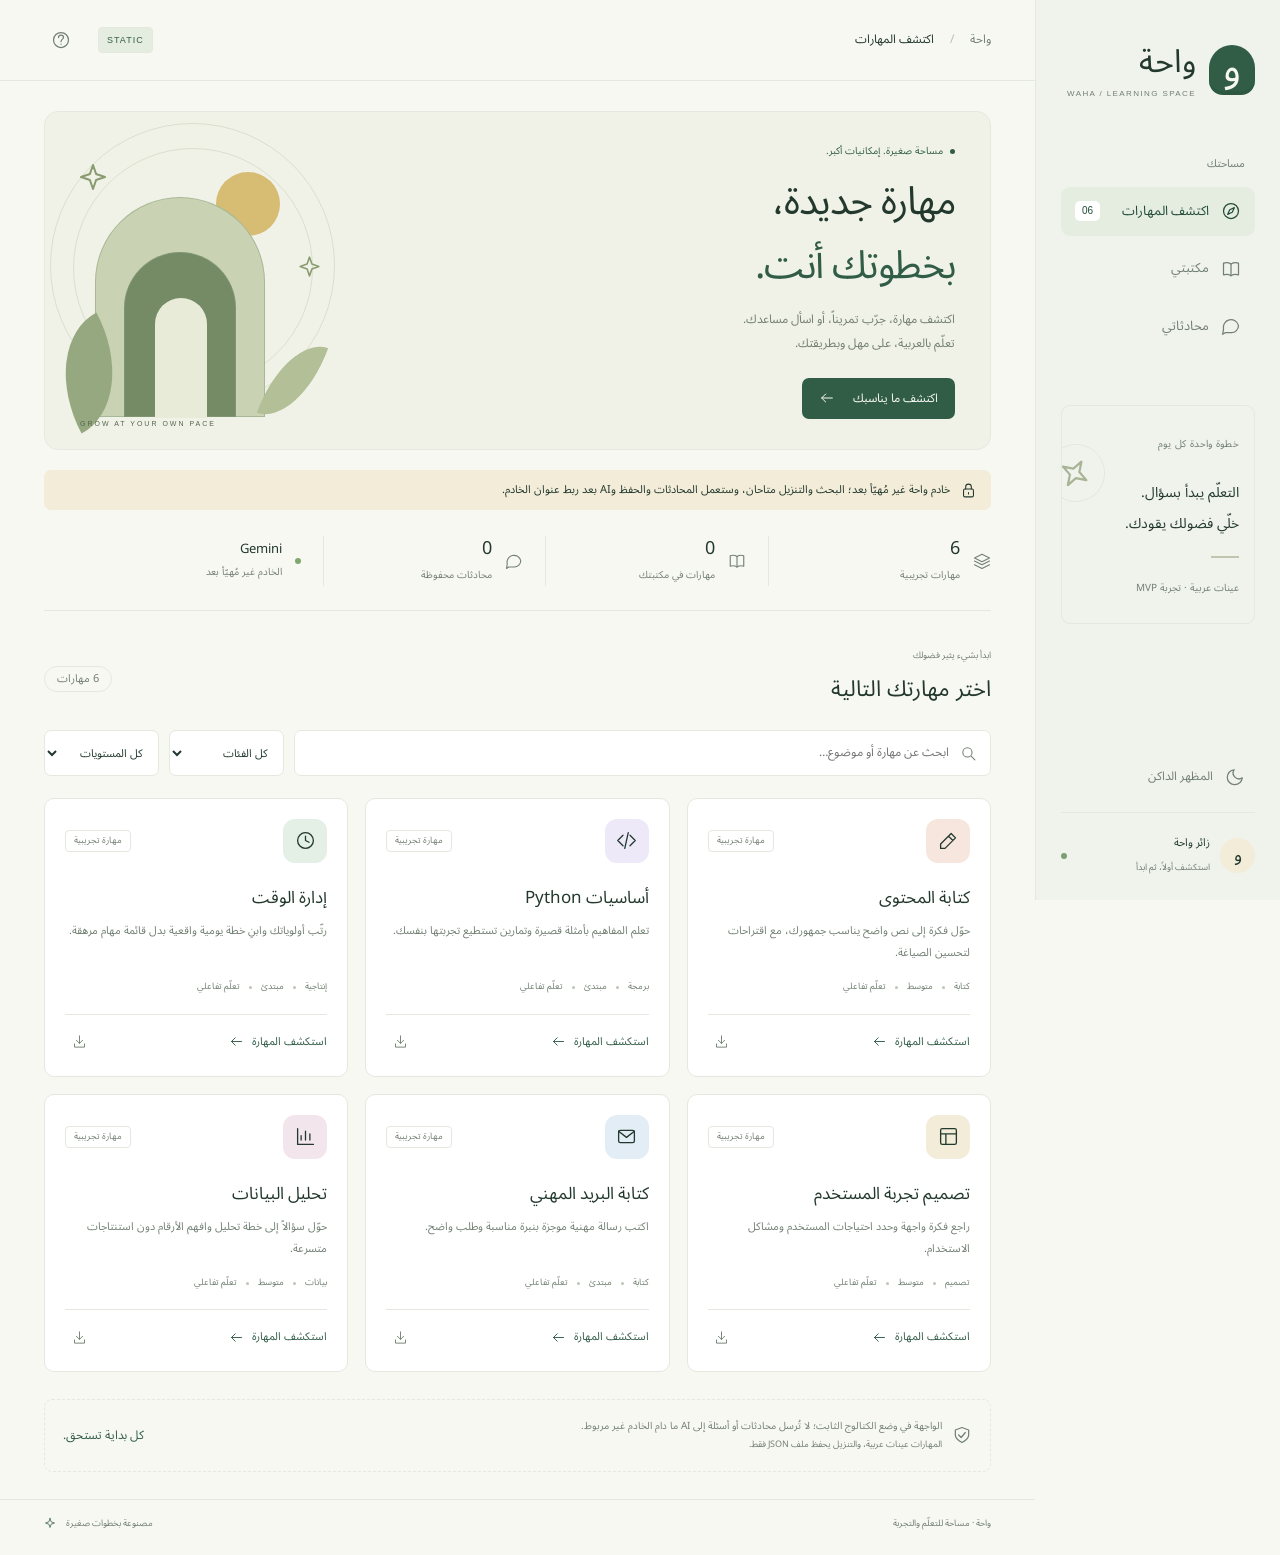
==== docs/index.html @ 8d8b83b8 "Prepare no-card Render deployment Co-authored-by: arena-agent <297053741+arena-agent@users.noreply.g" ====
<!doctype html>
<html lang="ar" dir="rtl">
<head>
  <meta charset="utf-8">
  <meta name="viewport" content="width=device-width,initial-scale=1">
  <meta name="color-scheme" content="light dark">
  <title>واحة · مكتبة المهارات</title>
  <link rel="stylesheet" href="./assets/styles.css">
  <script src="./assets/app.js" defer></script>
</head>
<body>
<div class="app-shell">
  <aside class="sidebar">
    <a class="brand" href="./" aria-label="واحة الرئيسية"><span class="brand-mark" aria-hidden="true">و</span><span>واحة<small>WAHA / LEARNING SPACE</small></span></a>
    <div class="side-label">مساحتك</div>
    <nav aria-label="التنقل الرئيسي">
      <button class="nav-item active" data-view="discover"><span data-icon="compass"></span>اكتشف المهارات<span class="nav-count">06</span></button>
      <button class="nav-item" data-view="library"><span data-icon="book"></span>مكتبتي</button>
      <button class="nav-item" data-view="chats"><span data-icon="message"></span>محادثاتي</button>
    </nav>
    <div class="side-note"><span class="tiny-label">خطوة واحدة كل يوم</span><div class="little-orbit" aria-hidden="true"><span data-icon="spark"></span></div><p>التعلّم يبدأ بسؤال.<br>خلّي فضولك يقودك.</p><span class="small-rule"></span><small>عينات عربية · تجربة MVP</small></div>
    <div class="sidebar-bottom">
      <button id="theme-toggle" class="theme-toggle"><span data-icon="moon"></span><span id="theme-label">المظهر الداكن</span></button>
      <div class="profile"><span class="avatar" id="user-avatar">و</span><div><strong id="user-name">زائر واحة</strong><small id="user-detail">استكشف أولاً، ثم ابدأ</small></div><span class="profile-dot"></span></div>
    </div>
  </aside>
  <main>
    <header class="topbar"><div class="breadcrumb">واحة <span>/</span> <strong id="breadcrumb-title">اكتشف المهارات</strong></div><div class="top-actions"><span class="version">STATIC</span><button id="help-button" class="icon-button" aria-label="كيفية استخدام واحة"><span data-icon="help"></span></button></div></header>
    <div class="main-inner">
      <section id="discovery-view">
        <div class="hero">
          <div class="hero-copy"><div class="eyebrow"><span></span>مساحة صغيرة. إمكانيات أكبر.</div><h1>مهارة جديدة،<br><em>بخطوتك أنت.</em></h1><p>اكتشف مهارة، جرّب تمريناً، أو اسأل مساعدك.<br>تعلّم بالعربية، على مهل وبطريقتك.</p><button id="explore-button" class="primary">اكتشف ما يناسبك<span data-icon="arrow"></span></button></div>
          <div class="hero-art" aria-hidden="true"><div class="orbit-ring ring-one"></div><div class="orbit-ring ring-two"></div><div class="sun"></div><div class="arch arch-back"></div><div class="arch arch-front"></div><div class="plant plant-a"></div><div class="plant plant-b"></div><span class="art-star star-a" data-icon="spark"></span><span class="art-star star-b" data-icon="spark"></span><div class="art-caption">GROW AT YOUR OWN PACE</div></div>
        </div>
        <div id="identity-banner" class="identity-banner hidden"><span data-icon="lock"></span><p>خادم واحة غير مُهيّأ بعد؛ البحث والتنزيل متاحان، وستعمل المحادثات والحفظ وAI بعد ربط عنوان الخادم.</p></div>
        <div class="stats-strip"><div><span data-icon="layers"></span><span><strong id="skill-count">6</strong><small>مهارات تجريبية</small></span></div><div><span data-icon="book"></span><span><strong id="installed-count">0</strong><small>مهارات في مكتبتك</small></span></div><div><span data-icon="message"></span><span><strong id="chat-count">0</strong><small>محادثات محفوظة</small></span></div><div class="ai-status"><span class="status-led"></span><span><strong>Gemini</strong><small>الخادم غير مُهيّأ بعد</small></span></div></div>
        <section id="catalog" class="catalog">
          <div class="section-heading"><div><div class="eyebrow small" id="catalog-kicker">ابدأ بشيء يثير فضولك</div><h2 id="catalog-title">اختر مهارتك التالية</h2></div><span class="count-label" id="results-count">6 مهارات</span></div>
          <div class="filters"><div class="search-field"><span data-icon="search"></span><input id="search" type="search" placeholder="ابحث عن مهارة أو موضوع…" aria-label="ابحث عن مهارة"></div><select id="category" aria-label="الفئة"><option value="">كل الفئات</option><option>كتابة</option><option>برمجة</option><option>إنتاجية</option><option>تصميم</option><option>بيانات</option></select><select id="difficulty" aria-label="المستوى"><option value="">كل المستويات</option><option>مبتدئ</option><option>متوسط</option></select></div>
          <div class="skill-grid" id="skill-grid" aria-live="polite"><div class="empty-state">جارٍ تحميل المهارات…</div></div>
        </section>
        <div class="bottom-note"><span data-icon="shield"></span><p>الواجهة في وضع الكتالوج الثابت حتى يتم ربطها بخادم واحة.<br><span>لا تُرسل محادثات أو أسئلة إلى AI قبل ضبط api_base؛ المهارات عينات عربية والتنزيل يحفظ ملف JSON فقط.</span></p><span class="handwritten">كل بداية تستحق.</span></div>
      </section>
      <section id="chats-view" class="hidden">
        <div class="section-heading chats-heading"><div><div class="eyebrow small">مساحة للعودة إلى أفكارك</div><h1>محادثاتي</h1><p>تُحفظ تلقائياً. اختر محادثة لتكمل من حيث توقفت.</p></div></div>
        <div class="chats-grid" id="chats-list"></div>
      </section>
      <section id="conversation-view" class="hidden">
        <div class="conversation-header"><button id="chat-back" class="secondary"><span data-icon="arrow"></span>رجوع</button><div><h2 id="conversation-title"></h2><p id="conversation-mode"></p></div><div class="chat-tools"><button id="export-chat" class="icon-button" aria-label="تحميل المحادثة JSON"><span data-icon="download"></span></button><button id="delete-chat" class="icon-button danger" aria-label="حذف المحادثة"><span data-icon="trash"></span></button></div></div>
        <div class="messages" id="messages" aria-live="polite"></div>
        <div id="chat-error" class="inline-error hidden" role="alert"></div>
        <form id="message-form" class="composer"><label class="sr-only" for="message-input">رسالتك</label><textarea id="message-input" placeholder="اكتب سؤالك… أو جرّب المثال المقترح" rows="2" maxlength="6000" required></textarea><div class="composer-bottom"><span><span class="status-led"></span>Gemini · حفظ تلقائي · 30 طلباً / ساعة</span><button id="send-message" class="primary" type="submit">إرسال<span data-icon="send"></span></button></div></form>
        <p class="ai-disclaimer">يُرسل نص هذه المحادثة إلى Gemini لإنشاء الرد. راجع الإجابات قبل الاعتماد عليها.</p>
      </section>
    </div>
    <footer><span>واحة · مساحة للتعلّم والتجربة</span><span>مصنوعة بخطوات صغيرة <span class="footer-star" data-icon="spark"></span></span></footer>
  </main>
</div>
<dialog id="skill-dialog"><div class="dialog-header"><span class="tiny-label">مساحتك للتعلّم</span><button class="icon-button close-dialog" aria-label="إغلاق"><span data-icon="close"></span></button></div><div id="skill-detail"></div><div class="dialog-actions"><button id="install-skill" class="secondary"><span data-icon="plus"></span>أضف لمكتبتي</button><button id="download-skill" class="secondary"><span data-icon="download"></span>تنزيل JSON</button></div><h3 class="mode-title">كيف تحب تبدأ؟</h3><div class="mode-options"><label><input type="radio" name="mode" value="guided" checked><span data-icon="book"></span><strong>شرح موجه</strong><small>فكرة، مثال، وخطوات</small></label><label><input type="radio" name="mode" value="exercise"><span data-icon="pen"></span><strong>تمرين</strong><small>جرّب بنفسك</small></label><label><input type="radio" name="mode" value="quiz"><span data-icon="spark"></span><strong>اختبار</strong><small>اختبر فهمك</small></label></div><div id="dialog-error" class="inline-error hidden" role="alert"></div><button id="start-session" class="primary full">ابدأ جلسة تعلّم<span data-icon="arrow"></span></button><p class="dialog-footnote">يُنشئ محادثة محفوظة ويضيف المهارة إلى مكتبتك. لا يبدأ طلب AI حتى ترسل رسالتك.</p></dialog>
<dialog id="help-dialog"><div class="dialog-header"><h2>أهلاً بك في واحة</h2><button class="icon-button close-dialog" aria-label="إغلاق"><span data-icon="close"></span></button></div><ol class="help-steps"><li><strong>اكتشف مهارة</strong><p>ابحث أو فلتر حسب الفئة والمستوى. المهارات الست عينات للتجربة.</p></li><li><strong>حمّل بيانات المهارة</strong><p>تنزيل JSON يعمل دون تسجيل. أزرار الحفظ والتعلّم تحتاج إلى ربط عنوان الخادم في ملف الإعداد.</p></li><li><strong>استخدم التطبيق الكامل</strong><p>ربط الواجهة بخادم واحة المستقل يتيح المحادثات الخاصة والحفظ وGemini؛ ملفات الواجهة وحدها لا تستضيف Python أو قاعدة بيانات.</p></li></ol><div class="help-notice">تطبيق مستقل عن صفحة مراجعة الوثيقة؛ لا يقرأ Google Docs ولا يعدّلها. لا يشغّل الكود أو يحمّل إضافات تنفيذية. تنزيل المهارة يعني تنزيل بياناتها وقالب توجيهها فقط.</div><button class="primary full close-dialog">جاهز، لنبدأ</button></dialog>
<div class="toast hidden" id="toast" role="status"></div>
</body>
</html>
---- docs/assets/styles.css ----
@font-face{font-family:Waha;src:url('./arabic.woff2') format('woff2');font-weight:100 900;font-display:swap;unicode-range:U+0600-06FF,U+0750-077F,U+08A0-08FF,U+200C-200E,U+FB50-FDFF,U+FE70-FEFF}
@font-face{font-family:Waha;src:url('./latin.woff2') format('woff2');font-weight:100 900;font-display:swap}
:root{--bg:#f8f8f3;--surface:#fff;--side:#f0f3ec;--ink:#23392e;--muted:#738074;--line:#e4e8df;--green:#315d47;--green-strong:#234c38;--green-soft:#e5ede1;--sand:#f2ecd9;--shadow:0 18px 60px #243b2b12;--peach:#f6e6dd;--lavender:#ede9f8;--mint:#e4efe5;--blue:#e3edf5;--rose:#f2e5eb;--hero:#f0f2e7;--composer:#fff}
[data-theme=dark]{--bg:#14221c;--surface:#1d2e25;--side:#18281f;--ink:#e5ece1;--muted:#a2b0a2;--line:#314336;--green:#9bc8a9;--green-strong:#bdd9bc;--green-soft:#2b4334;--sand:#46442c;--peach:#44392f;--lavender:#3a364b;--mint:#304735;--blue:#2c414c;--rose:#463540;--hero:#24362a;--composer:#22352a;--shadow:0 18px 60px #0003}
*{box-sizing:border-box}body{margin:0;font-family:Waha,Arial,sans-serif;background:var(--bg);color:var(--ink);line-height:1.8;font-size:14px}button,input,textarea,select{font:inherit}button,a,input,textarea,select{-webkit-tap-highlight-color:transparent}button{cursor:pointer}button:disabled{opacity:.5;cursor:not-allowed}button:focus-visible,a:focus-visible,input:focus-visible,select:focus-visible,textarea:focus-visible{outline:3px solid #b6c798;outline-offset:3px}a{color:inherit;text-decoration:none}.hidden{display:none!important}.sr-only{position:absolute;width:1px;height:1px;padding:0;margin:-1px;overflow:hidden;clip:rect(0,0,0,0);white-space:nowrap;border:0}.icon{width:20px;height:20px;display:block;flex-shrink:0}h1,h2,h3,p{margin:0}h1,h2,h3{font-weight:600}button{border:0;background:transparent;color:inherit}.app-shell{display:grid;grid-template-columns:245px minmax(0,1fr);min-height:100vh}.sidebar{background:var(--side);border-inline-end:1px solid var(--line);padding:38px 25px 22px;position:sticky;top:0;height:100vh;display:flex;flex-direction:column}.brand{display:flex;align-items:center;gap:13px;font-size:32px;font-weight:600;line-height:1.5}.brand small{display:block;font-family:Arial,sans-serif;font-size:8px;letter-spacing:1.4px;color:var(--muted);font-weight:400;line-height:2}.brand-mark{width:46px;height:50px;border-radius:23px 23px 14px 14px;background:var(--green);color:var(--bg);text-align:center;font-size:40px;line-height:1.2;box-shadow:inset 0 -4px #0001}.side-label{color:var(--muted);font-size:11px;margin:52px 10px 13px}.nav-item{display:flex;gap:12px;align-items:center;width:100%;text-align:start;padding:13px 14px;border-radius:9px;font-size:13px;margin-bottom:8px;color:var(--muted)}.nav-item.active{background:var(--green-soft);color:var(--green-strong);font-weight:600}.nav-item:hover{background:var(--green-soft)}.nav-count{font-family:Arial,sans-serif;margin-inline-start:auto;font-size:10px;background:var(--surface);padding:0 7px;border-radius:5px;font-weight:500;line-height:20px}.side-note{padding:24px 15px;border:1px solid var(--line);border-radius:9px;margin-top:46px;position:relative;overflow:hidden}.tiny-label{font-size:10px;color:var(--muted);letter-spacing:.3px}.side-note p{font-size:14px;margin-top:23px;line-height:2.2}.little-orbit{height:58px;width:58px;position:absolute;border:1px solid var(--line);border-radius:50%;top:38px;left:-15px;transform:rotate(30deg);font-size:45px;line-height:50px;color:#a8b495}.small-rule{display:block;width:28px;height:2px;background:#bdc6af;margin:16px 0}.side-note small{color:var(--muted);font-size:10px}.sidebar-bottom{margin-top:auto;padding-top:30px}.theme-toggle{display:flex;gap:12px;align-items:center;width:100%;font-size:12px;color:var(--muted);padding:10px}.profile{display:flex;gap:10px;align-items:center;border-top:1px solid var(--line);padding-top:20px;margin-top:14px}.avatar{width:35px;height:35px;display:grid;place-items:center;background:var(--sand);border-radius:50%;font-size:18px}.profile strong{display:block;font-size:11px;font-weight:500;max-width:130px;overflow:hidden;white-space:nowrap;text-overflow:ellipsis}.profile small{font-size:9px;color:var(--muted)}.profile-dot{width:6px;height:6px;background:#7e9f72;border-radius:50%;margin-inline-start:auto}
main{min-width:0}.topbar{height:81px;border-bottom:1px solid var(--line);display:flex;justify-content:space-between;align-items:center;padding:0 44px}.breadcrumb{font-size:12px;color:var(--muted)}.breadcrumb strong{color:var(--ink);font-weight:400}.breadcrumb span{padding:0 13px;color:#b7bfaf}.top-actions{display:flex;gap:20px;align-items:center}.version{font-family:Arial,sans-serif;font-size:9px;letter-spacing:1px;background:var(--green-soft);color:var(--green);border:1px solid var(--line);border-radius:4px;padding:4px 8px}.icon-button{height:34px;width:34px;display:inline-grid;place-items:center;border-radius:8px;color:var(--muted);flex-shrink:0}.icon-button:hover{background:var(--green-soft);color:var(--ink)}.main-inner{padding:30px 44px 0;max-width:1400px;margin:auto}.hero{display:grid;grid-template-columns:1.2fr 1fr;background:var(--hero);border:1px solid var(--line);border-radius:14px;min-height:295px;overflow:hidden;position:relative}.hero-copy{padding:30px 35px;z-index:1}.eyebrow{font-size:10px;color:var(--green);display:flex;align-items:center;gap:7px}.eyebrow span{width:5px;height:5px;border-radius:50%;background:var(--green)}.hero h1{font-size:39px;line-height:1.65;letter-spacing:-1px;margin:10px 0 9px}.hero h1 em{font-style:normal;color:var(--green)}.hero p{font-size:12px;color:var(--muted);line-height:2}.primary{background:var(--green);color:var(--bg);border:1px solid transparent;border-radius:7px;padding:9px 16px;display:inline-flex;gap:18px;align-items:center;justify-content:center;font-size:12px;transition:background .2s}.primary:hover{background:var(--green-strong)}.hero .primary{margin-top:22px}.primary .icon{width:16px;height:16px}.secondary{border:1px solid var(--line);padding:8px 14px;border-radius:7px;display:inline-flex;gap:8px;align-items:center;font-size:12px;background:var(--surface)}.secondary:hover{border-color:var(--green)}.secondary .icon{width:16px;height:16px}.full{width:100%}.hero-art{position:relative;min-height:320px;overflow:hidden;direction:ltr}.orbit-ring{border:1px solid #c6cdb788;position:absolute;border-radius:50%;height:240px;width:240px;top:36px;left:28px}.ring-two{height:285px;width:285px;top:11px;left:5px}.sun{position:absolute;background:#d7bc73;width:64px;height:64px;border-radius:50%;top:60px;left:171px}.arch{position:absolute;border-radius:95px 95px 0 0;border:1px solid #8b9f8088}.arch-back{height:220px;width:170px;top:85px;left:50px;background:#c9d2b3}.arch-front{height:165px;width:112px;top:140px;left:79px;background:#748b66}.arch-front:after{content:"";position:absolute;top:45px;left:30px;width:52px;height:120px;border-radius:40px 40px 0 0;background:#e9ebd9}.plant{position:absolute;bottom:26px;border-radius:100% 0 100% 0;background:#95a880;width:70px;height:100px;transform:rotate(-28deg)}.plant-a{left:9px}.plant-b{left:225px;height:85px;width:45px;transform:rotate(20deg);background:#b2bf97}.art-star{position:absolute;color:#8a9b70}.star-a{left:32px;top:49px;font-size:37px}.star-b{left:252px;top:142px;font-size:30px}.art-caption{font-family:Arial,sans-serif;font-size:7px;letter-spacing:2px;position:absolute;bottom:19px;left:35px;color:#55664d}
.stats-strip{display:grid;grid-template-columns:1fr 1fr 1fr 1.25fr;margin:26px 0 37px;border-bottom:1px solid var(--line);padding-bottom:24px}.stats-strip>div{display:flex;align-items:center;gap:13px;padding:0 22px;border-inline-end:1px solid var(--line)}.stats-strip>div:first-child{padding-inline-start:0}.stats-strip>div:last-child{border:0}.stats-strip .icon{color:var(--muted);width:18px;height:18px}.stats-strip strong{font-family:Waha,Arial,sans-serif;display:block;font-size:18px;font-weight:500;line-height:1.4}.stats-strip small{font-size:10px;color:var(--muted)}.ai-status strong{font-size:13px}.status-led{height:6px;width:6px;border-radius:50%;background:#82a76e;display:inline-block;flex-shrink:0}.section-heading{display:flex;justify-content:space-between;align-items:center;gap:15px;margin-bottom:21px}.eyebrow.small{font-size:9px;color:var(--muted);margin-bottom:5px}.section-heading h2{font-size:22px}.count-label{font-size:11px;color:var(--muted);border:1px solid var(--line);border-radius:20px;padding:2px 12px}.filters{display:flex;gap:10px;margin-bottom:22px}.search-field{position:relative;display:flex;align-items:center;flex:1;background:var(--surface);border:1px solid var(--line);border-radius:7px;gap:11px;padding:0 13px}.search-field .icon{color:var(--muted);width:17px;height:17px}.search-field input{background:transparent;border:0;outline:none;padding:11px 0;font-size:12px;color:var(--ink);width:100%;min-width:0}.filters select{max-width:150px;min-width:115px;padding:8px 11px;background:var(--surface);color:var(--ink);border:1px solid var(--line);border-radius:7px;font-size:11px}.skill-grid{display:grid;grid-template-columns:repeat(3,minmax(0,1fr));gap:17px}.skill-card{display:flex;flex-direction:column;background:var(--surface);border:1px solid var(--line);border-radius:10px;padding:20px;transition:box-shadow .2s,transform .2s}.skill-card:hover{box-shadow:var(--shadow);transform:translateY(-3px)}.card-top{display:flex;align-items:center;justify-content:space-between;margin-bottom:20px}.skill-icon{width:44px;height:44px;border-radius:12px;display:grid;place-items:center;color:var(--ink)}.skill-icon .icon{width:21px;height:21px}.peach{background:var(--peach)}.lavender{background:var(--lavender)}.mint{background:var(--mint)}.sand{background:var(--sand)}.blue{background:var(--blue)}.rose{background:var(--rose)}.badge{font-size:9px;padding:2px 8px;border:1px solid var(--line);border-radius:4px;color:var(--muted)}.installed-tag{color:var(--green);border-color:#a5b99c;background:var(--green-soft)}.skill-card h3{font-size:17px;margin-bottom:7px}.skill-card p{font-size:11px;color:var(--muted);line-height:2;flex:1}.skill-meta{display:flex;gap:7px;align-items:center;margin:15px 0 18px;font-size:9px;color:var(--muted)}.skill-meta .dot{height:3px;width:3px;background:#bdc5b6;border-radius:50%;margin:0 2px}.card-footer{display:flex;justify-content:space-between;align-items:center;border-top:1px solid var(--line);padding-top:13px}.card-action{font-size:11px;display:flex;gap:8px;align-items:center;color:var(--green);padding:0}.card-action .icon{height:15px;width:15px}.card-footer .icon-button{height:28px;width:28px}.card-footer .icon-button .icon{height:15px;width:15px}.bottom-note{display:flex;align-items:center;gap:10px;border:1px dashed var(--line);border-radius:8px;padding:17px 18px;margin:27px 0;color:var(--muted);font-size:10px}.bottom-note>.icon{width:18px;height:18px}.bottom-note p{flex:1}.bottom-note p span{font-size:9px}.handwritten{color:var(--green);font-size:12px;white-space:nowrap}footer{display:flex;justify-content:space-between;font-size:9px;color:var(--muted);padding:16px 44px 23px;border-top:1px solid var(--line);margin-top:23px}.footer-star{color:var(--green);font-size:13px;padding-inline-start:8px}.identity-banner{display:flex;align-items:center;gap:10px;padding:10px 14px;margin:20px 0;background:var(--sand);border-radius:7px;font-size:11px}.identity-banner .icon{width:17px;height:17px}.empty-state{padding:50px 20px;text-align:center;color:var(--muted);border:1px dashed var(--line);border-radius:9px;grid-column:1/-1}.empty-state h3{color:var(--ink);margin:10px 0;font-size:18px}.empty-state p{font-size:12px}.empty-state .secondary{margin-top:16px}.chats-heading{margin:16px 0 35px}.chats-heading h1{font-size:30px}.chats-heading p{color:var(--muted);font-size:12px}.chats-grid{display:grid;gap:13px}.chat-card{display:flex;align-items:center;gap:16px;background:var(--surface);border:1px solid var(--line);border-radius:10px;padding:18px;text-align:start;width:100%}.chat-card .chat-details{flex:1;min-width:0}.chat-card h3{font-size:14px;white-space:nowrap;overflow:hidden;text-overflow:ellipsis}.chat-card p{color:var(--muted);font-size:11px}.chat-card time{font-size:10px;color:var(--muted);flex-shrink:0}.chat-card:hover{border-color:var(--green)}
dialog{color:var(--ink);background:var(--surface);border:1px solid var(--line);padding:25px;border-radius:13px;max-width:500px;width:calc(100% - 32px);max-height:90vh;box-shadow:var(--shadow)}dialog::backdrop{background:#0b271d66;backdrop-filter:blur(3px)}.dialog-header{display:flex;justify-content:space-between;align-items:center;margin-bottom:14px}.dialog-header h2{font-size:21px}.dialog-skill-title{display:flex;align-items:center;gap:16px;margin:8px 0 14px}.dialog-skill-title h2{font-size:23px}.dialog-description{font-size:13px;color:var(--muted);line-height:2.1}.dialog-tags{display:flex;gap:6px;margin-top:13px}.dialog-tags span{font-size:10px;border:1px solid var(--line);border-radius:4px;padding:1px 9px;color:var(--muted)}.dialog-actions{display:flex;gap:9px;margin:21px 0}.dialog-actions .secondary{flex:1;justify-content:center}.mode-title{font-size:13px;margin:16px 0 11px}.mode-options{display:grid;grid-template-columns:repeat(3,1fr);gap:8px;margin-bottom:22px}.mode-options label{position:relative;cursor:pointer;border:1px solid var(--line);border-radius:8px;padding:12px 5px;text-align:center;display:flex;align-items:center;flex-direction:column;gap:6px}.mode-options label:has(input:checked){border-color:var(--green);background:var(--green-soft)}.mode-options input{position:absolute;opacity:0;pointer-events:none}.mode-options label:has(input:focus-visible){outline:2px solid var(--green)}.mode-options .icon{width:18px;height:18px}.mode-options strong{font-size:11px;font-weight:500}.mode-options small{font-size:9px;color:var(--muted)}.dialog-footnote{font-size:9px;color:var(--muted);text-align:center;margin:12px 0 0}.help-steps{padding-inline-start:25px;margin:20px 0}.help-steps li{padding-inline-start:7px;margin-bottom:19px}.help-steps strong{font-size:14px}.help-steps p{font-size:12px;color:var(--muted);margin-top:5px}.help-notice{background:var(--green-soft);border-radius:7px;font-size:11px;padding:14px;margin:20px 0}.toast{position:fixed;bottom:24px;left:50%;transform:translateX(-50%);padding:11px 24px;border:1px solid var(--line);background:var(--green-strong);color:var(--bg);border-radius:8px;box-shadow:var(--shadow);z-index:10;font-size:12px;width:max-content;max-width:90vw}
.conversation-header{display:flex;align-items:center;gap:15px;border-bottom:1px solid var(--line);padding:10px 0 19px}.conversation-header h2{font-size:17px;max-width:450px;overflow:hidden;text-overflow:ellipsis;white-space:nowrap}.conversation-header p{font-size:10px;color:var(--muted)}.chat-tools{display:flex;margin-inline-start:auto;gap:5px}.danger{color:#b17063}.messages{min-height:250px;max-height:57vh;overflow:auto;padding:28px 4px;display:flex;flex-direction:column;gap:24px}.message{max-width:90%;line-height:2;display:flex;gap:13px;align-items:start}.message.user{align-self:flex-start}.message.assistant{align-self:flex-end;max-width:95%}.message-avatar{background:var(--green-soft);border-radius:8px;height:30px;width:30px;display:grid;place-items:center;flex-shrink:0;font-size:15px}.message-content{background:var(--surface);border:1px solid var(--line);border-radius:11px;padding:15px 19px;min-width:0;white-space:pre-wrap;overflow-wrap:anywhere;font-size:13px;unicode-bidi:plaintext}.user .message-content{background:var(--green-soft);border-color:transparent}.message-label{font-size:9px;color:var(--muted);margin-bottom:5px;display:block}.chat-welcome{text-align:center;padding:25px;align-self:center}.chat-welcome h3{margin:14px 0 6px;font-size:21px}.chat-welcome p{color:var(--muted);font-size:12px}.starter-prompt{max-width:500px;text-align:start;display:block;background:var(--surface);border:1px solid var(--line);padding:13px 18px;margin:20px auto 0;border-radius:8px;font-size:12px;line-height:2;color:var(--green)}.starter-prompt:hover{border-color:var(--green)}.composer{border:1px solid var(--line);background:var(--composer);padding:15px;border-radius:11px}.composer textarea{width:100%;border:0;background:transparent;color:var(--ink);resize:vertical;min-height:65px;font-size:13px;line-height:2;outline:none}.composer-bottom{display:flex;justify-content:space-between;align-items:center;gap:15px;margin-top:10px}.composer-bottom>span{font-size:9px;color:var(--muted)}.composer-bottom .status-led{margin-inline-end:4px}.composer .icon{width:15px;height:15px}.ai-disclaimer{font-size:9px;color:var(--muted);text-align:center;margin:10px 0}.inline-error{background:#f5e3de;color:#814d45;padding:10px 14px;border-radius:7px;font-size:12px;margin:12px 0}.thinking{color:var(--muted);font-size:12px;animation:pulse 1.4s infinite}.library .hero{display:none}.library .stats-strip{margin-top:8px}.library .identity-banner{margin-top:0}@keyframes pulse{50%{opacity:.4}}html{scroll-behavior:smooth}#catalog{scroll-margin-top:20px}
@media(min-width:1500px){.hero-art{width:340px;justify-self:center}.hero h1{font-size:44px}}
@media(max-width:1150px){.app-shell{grid-template-columns:215px minmax(0,1fr)}.sidebar{padding:30px 18px}.main-inner{padding:25px 25px 0}.topbar{padding:0 25px}.hero-copy{padding:28px 25px}.hero h1{font-size:32px}.hero-art{transform:scale(.85);transform-origin:center;min-width:280px;margin-left:-35px;margin-right:-20px}.stats-strip>div{padding:0 13px}.stats-strip small{font-size:9px}.skill-grid{gap:12px}.skill-card{padding:16px}.skill-card h3{font-size:15px}footer{padding-inline:25px}}
@media(max-width:900px){.app-shell{grid-template-columns:180px minmax(0,1fr)}.sidebar{padding:27px 13px}.brand{font-size:27px;gap:10px}.brand small{font-size:6px}.nav-item{font-size:11px;padding:11px 10px;gap:8px}.side-note{padding:20px 12px}.side-note p{font-size:12px}.skill-grid{grid-template-columns:repeat(2,minmax(0,1fr))}.hero{grid-template-columns:1.4fr 1fr}.hero h1{font-size:29px}.hero-art{transform:scale(.7);min-width:280px;margin-left:-80px;margin-right:-40px}.hero-copy{padding:27px 22px}.stats-strip{grid-template-columns:repeat(3,1fr)}.stats-strip .ai-status{display:none}.stats-strip>div:nth-child(3){border:0}.filters select{min-width:88px;max-width:120px}.handwritten{display:none}.profile strong{max-width:90px}.hero p{font-size:11px}}
@media(max-width:640px){.app-shell{display:block}.sidebar{height:auto;position:static;padding:15px 18px;border-inline-end:0;border-bottom:1px solid var(--line);display:block}.brand{font-size:25px;display:inline-flex}.brand-mark{width:32px;height:36px;font-size:29px;border-radius:18px 18px 10px 10px}.brand small{font-size:6px}.side-label,.side-note,.profile{display:none}.sidebar nav{display:flex;gap:8px;margin:17px 0 0}.nav-item{width:auto;flex:1;font-size:11px;justify-content:center;padding:9px 6px;margin:0;gap:6px;white-space:nowrap}.nav-item .icon{width:15px;height:15px}.nav-count{display:none}.sidebar-bottom{position:absolute;top:16px;left:18px;margin:0;padding:0}.theme-toggle{padding:5px;font-size:0}.theme-toggle .icon{height:19px;width:19px}.topbar{height:51px;padding:0 19px}.breadcrumb{font-size:10px}.version{font-size:8px}.top-actions{gap:9px}.main-inner{padding:18px 18px 0}.hero{min-height:270px;grid-template-columns:1.55fr 1fr;border-radius:11px}.hero-copy{padding:22px 19px;max-width:230px}.hero h1{font-size:27px;line-height:1.6;letter-spacing:-.8px}.hero p{font-size:10px}.hero .primary{margin-top:18px;font-size:10px;padding:9px 11px;gap:10px}.hero-art{transform:scale(.55);transform-origin:center;min-height:270px;min-width:280px;margin-right:-115px;margin-left:-80px;pointer-events:none}.eyebrow{font-size:8px;gap:4px}.stats-strip{margin:21px 0 27px;padding-bottom:17px}.stats-strip>div{gap:7px;padding:0 9px}.stats-strip strong{font-size:17px}.stats-strip .icon{height:15px;width:15px}.stats-strip small{font-size:8px}.section-heading{margin-bottom:15px}.section-heading h2{font-size:19px}.count-label{font-size:9px;padding:1px 9px}.filters{flex-wrap:wrap;gap:8px;margin-bottom:15px}.search-field{flex-basis:100%}.search-field input{font-size:12px;padding:9px 0}.filters select{flex:1;max-width:none;padding:7px 11px;font-size:11px}.skill-grid{gap:11px}.skill-card{padding:15px 12px}.skill-icon{width:36px;height:36px;border-radius:9px}.card-top{margin-bottom:15px}.skill-card h3{font-size:14px}.skill-card p{font-size:10px;line-height:1.9}.badge{font-size:8px;padding:1px 5px}.skill-meta{font-size:8px;margin:12px 0}.card-footer{padding-top:10px}.card-action{font-size:10px;gap:5px}.bottom-note{font-size:9px;padding:12px;margin:23px 0}.bottom-note p span{font-size:8px}footer{font-size:8px;padding:14px 18px}.chat-card{padding:13px;gap:10px;flex-wrap:wrap}.chat-card time{font-size:9px}.chat-card h3{font-size:12px}.conversation-header{gap:8px;flex-wrap:wrap}.conversation-header h2{max-width:180px;font-size:13px}.conversation-header .secondary{font-size:10px;padding:6px 9px}.chat-tools{gap:0}.chat-tools .icon-button{height:29px;width:29px}.messages{max-height:51vh;padding:23px 0}.message{max-width:97%;gap:8px}.message-content{padding:11px 13px;font-size:12px}.message-avatar{height:25px;width:25px;font-size:13px}.composer{padding:12px}.composer-bottom>span{font-size:8px;max-width:150px}.composer-bottom .primary{font-size:11px;padding:8px 12px}.chat-welcome{padding:15px}.chat-welcome h3{font-size:18px}.chat-welcome p{font-size:11px}.starter-prompt{font-size:11px;padding:10px}.identity-banner{font-size:10px}.dialog-header{margin-bottom:10px}dialog{padding:20px}.dialog-skill-title h2{font-size:20px}.dialog-actions .secondary{font-size:10px;padding:8px 9px}.mode-options small{font-size:8px}}
@media(prefers-reduced-motion:reduce){html{scroll-behavior:auto}*{animation:none!important;transition:none!important}}
.art-star .icon{width:32px;height:32px}.star-b .icon{width:25px;height:25px}.little-orbit .icon{width:36px;height:36px;margin:11px}.footer-star{display:inline-block;vertical-align:middle}.footer-star .icon{width:12px;height:12px}
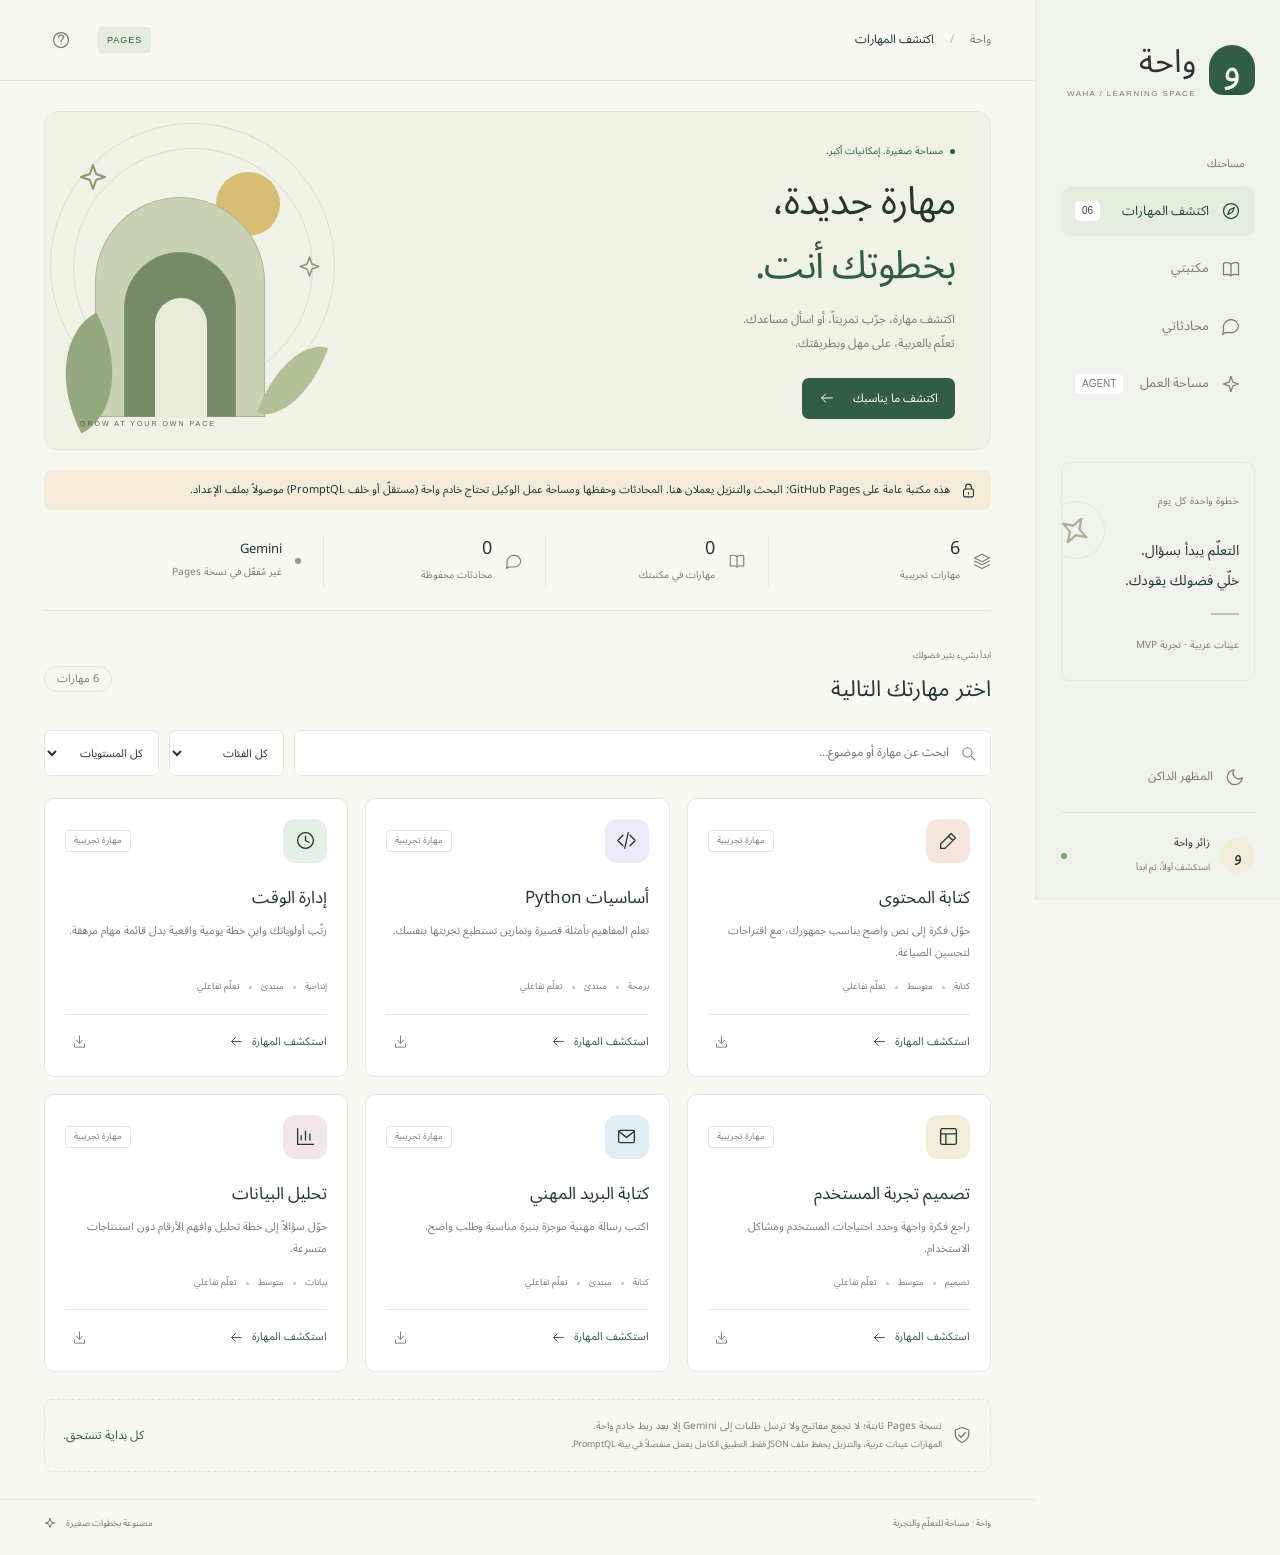
==== commit baddf105: "Add Agent Runtime: plan/act/observe loop, tools, approvals, canvas, memory يحوّل backend من ردٍّ واح" ====
--- a/docs/index.html
+++ b/docs/index.html
@@ -4,7 +4,7 @@
   <meta charset="utf-8">
   <meta name="viewport" content="width=device-width,initial-scale=1">
   <meta name="color-scheme" content="light dark">
-  <title>واحة · مكتبة المهارات</title>
+  <title>واحة · مكتبة المهارات على GitHub Pages</title>
   <link rel="stylesheet" href="./assets/styles.css">
   <script src="./assets/app.js" defer></script>
 </head>
@@ -17,6 +17,7 @@
       <button class="nav-item active" data-view="discover"><span data-icon="compass"></span>اكتشف المهارات<span class="nav-count">06</span></button>
       <button class="nav-item" data-view="library"><span data-icon="book"></span>مكتبتي</button>
       <button class="nav-item" data-view="chats"><span data-icon="message"></span>محادثاتي</button>
+      <button class="nav-item" data-view="workspace"><span data-icon="spark"></span>مساحة العمل<span class="nav-count">AGENT</span></button>
     </nav>
     <div class="side-note"><span class="tiny-label">خطوة واحدة كل يوم</span><div class="little-orbit" aria-hidden="true"><span data-icon="spark"></span></div><p>التعلّم يبدأ بسؤال.<br>خلّي فضولك يقودك.</p><span class="small-rule"></span><small>عينات عربية · تجربة MVP</small></div>
     <div class="sidebar-bottom">
@@ -25,25 +26,68 @@
     </div>
   </aside>
   <main>
-    <header class="topbar"><div class="breadcrumb">واحة <span>/</span> <strong id="breadcrumb-title">اكتشف المهارات</strong></div><div class="top-actions"><span class="version">STATIC</span><button id="help-button" class="icon-button" aria-label="كيفية استخدام واحة"><span data-icon="help"></span></button></div></header>
+    <header class="topbar"><div class="breadcrumb">واحة <span>/</span> <strong id="breadcrumb-title">اكتشف المهارات</strong></div><div class="top-actions"><span class="version">PAGES</span><button id="help-button" class="icon-button" aria-label="كيفية استخدام واحة"><span data-icon="help"></span></button></div></header>
     <div class="main-inner">
       <section id="discovery-view">
         <div class="hero">
           <div class="hero-copy"><div class="eyebrow"><span></span>مساحة صغيرة. إمكانيات أكبر.</div><h1>مهارة جديدة،<br><em>بخطوتك أنت.</em></h1><p>اكتشف مهارة، جرّب تمريناً، أو اسأل مساعدك.<br>تعلّم بالعربية، على مهل وبطريقتك.</p><button id="explore-button" class="primary">اكتشف ما يناسبك<span data-icon="arrow"></span></button></div>
           <div class="hero-art" aria-hidden="true"><div class="orbit-ring ring-one"></div><div class="orbit-ring ring-two"></div><div class="sun"></div><div class="arch arch-back"></div><div class="arch arch-front"></div><div class="plant plant-a"></div><div class="plant plant-b"></div><span class="art-star star-a" data-icon="spark"></span><span class="art-star star-b" data-icon="spark"></span><div class="art-caption">GROW AT YOUR OWN PACE</div></div>
         </div>
-        <div id="identity-banner" class="identity-banner hidden"><span data-icon="lock"></span><p>خادم واحة غير مُهيّأ بعد؛ البحث والتنزيل متاحان، وستعمل المحادثات والحفظ وAI بعد ربط عنوان الخادم.</p></div>
-        <div class="stats-strip"><div><span data-icon="layers"></span><span><strong id="skill-count">6</strong><small>مهارات تجريبية</small></span></div><div><span data-icon="book"></span><span><strong id="installed-count">0</strong><small>مهارات في مكتبتك</small></span></div><div><span data-icon="message"></span><span><strong id="chat-count">0</strong><small>محادثات محفوظة</small></span></div><div class="ai-status"><span class="status-led"></span><span><strong>Gemini</strong><small>الخادم غير مُهيّأ بعد</small></span></div></div>
+        <div id="identity-banner" class="identity-banner hidden"><span data-icon="lock"></span><p>هذه مكتبة عامة على GitHub Pages: البحث والتنزيل يعملان هنا. المحادثات وحفظها ومساحة عمل الوكيل تحتاج خادم واحة (مستقلّ أو خلف PromptQL) موصولاً بملف الإعداد.</p></div>
+        <div class="stats-strip"><div><span data-icon="layers"></span><span><strong id="skill-count">6</strong><small>مهارات تجريبية</small></span></div><div><span data-icon="book"></span><span><strong id="installed-count">0</strong><small>مهارات في مكتبتك</small></span></div><div><span data-icon="message"></span><span><strong id="chat-count">0</strong><small>محادثات محفوظة</small></span></div><div class="ai-status"><span class="status-led"></span><span><strong>Gemini</strong><small>غير مُفعّل في نسخة Pages</small></span></div></div>
         <section id="catalog" class="catalog">
           <div class="section-heading"><div><div class="eyebrow small" id="catalog-kicker">ابدأ بشيء يثير فضولك</div><h2 id="catalog-title">اختر مهارتك التالية</h2></div><span class="count-label" id="results-count">6 مهارات</span></div>
           <div class="filters"><div class="search-field"><span data-icon="search"></span><input id="search" type="search" placeholder="ابحث عن مهارة أو موضوع…" aria-label="ابحث عن مهارة"></div><select id="category" aria-label="الفئة"><option value="">كل الفئات</option><option>كتابة</option><option>برمجة</option><option>إنتاجية</option><option>تصميم</option><option>بيانات</option></select><select id="difficulty" aria-label="المستوى"><option value="">كل المستويات</option><option>مبتدئ</option><option>متوسط</option></select></div>
           <div class="skill-grid" id="skill-grid" aria-live="polite"><div class="empty-state">جارٍ تحميل المهارات…</div></div>
         </section>
-        <div class="bottom-note"><span data-icon="shield"></span><p>الواجهة في وضع الكتالوج الثابت حتى يتم ربطها بخادم واحة.<br><span>لا تُرسل محادثات أو أسئلة إلى AI قبل ضبط api_base؛ المهارات عينات عربية والتنزيل يحفظ ملف JSON فقط.</span></p><span class="handwritten">كل بداية تستحق.</span></div>
+        <div class="bottom-note"><span data-icon="shield"></span><p>نسخة Pages ثابتة؛ لا تجمع مفاتيح ولا ترسل طلبات إلى Gemini إلا بعد ربط خادم واحة.<br><span>المهارات عينات عربية، والتنزيل يحفظ ملف JSON فقط. التطبيق الكامل يعمل منفصلاً في بيئة PromptQL.</span></p><span class="handwritten">كل بداية تستحق.</span></div>
       </section>
       <section id="chats-view" class="hidden">
         <div class="section-heading chats-heading"><div><div class="eyebrow small">مساحة للعودة إلى أفكارك</div><h1>محادثاتي</h1><p>تُحفظ تلقائياً. اختر محادثة لتكمل من حيث توقفت.</p></div></div>
         <div class="chats-grid" id="chats-list"></div>
+      </section>
+      <section id="workspace-view" class="hidden">
+        <div class="section-heading chats-heading"><div><div class="eyebrow small">من سؤال إلى نتيجة معلّمة</div><h1>مساحة العمل</h1><p>اكتب هدفك، تخطّط الواحة خطواتها، تستخدم الأدوات عند الحاجة، وتعرض الناتج خطوة بخطوة.</p></div><span class="count-label" id="agent-state-chip">…</span></div>
+        <div id="agent-off" class="identity-banner hidden"></div>
+        <div id="agent-demo-note" class="identity-banner hidden"><span data-icon="shield"></span><p>هذه إجابات تجريبية من وضع العرض في الخادم (<code>AGENT_FAKE=1</code>)؛ لا نموذج ولا اتصال خارجي.</p></div>
+        <div class="agent-grid">
+          <div class="agent-main">
+            <form id="agent-form" class="agent-composer">
+              <label class="sr-only" for="agent-goal">هدفك</label>
+              <textarea id="agent-goal" rows="3" maxlength="4000" placeholder="مثال: قارن بين تعلم بايثون و javascript لمدة شهرين، ثم أعطني جدولاً وخطة أسبوعية." required></textarea>
+              <div class="composer-bottom"><span><span class="status-led"></span><span id="agent-budget">…</span></span><select id="agent-provider" class="agent-provider" aria-label="مزوّد النموذج"></select><button id="agent-submit" class="primary" type="submit">ابدأ المهمة<span data-icon="send"></span></button></div>
+            </form>
+            <div id="agent-error" class="inline-error hidden" role="alert"></div>
+            <div id="agent-active" class="agent-card hidden">
+              <div class="agent-card-head"><strong id="agent-task-goal"></strong><span id="agent-task-status" class="agent-pill"></span></div>
+              <div class="agent-progress"><span id="agent-progress-bar"></span></div>
+              <div id="agent-plan" class="agent-plan"></div>
+              <ol id="agent-steps" class="agent-steps" aria-live="polite"></ol>
+              <div id="agent-approvals" class="agent-approvals hidden" role="alert"></div>
+              <div class="agent-card-foot"><span id="agent-usage" class="agent-usage"></span><span id="agent-stream-hint" class="agent-hint"></span><button id="agent-cancel" class="secondary">إلغاء</button><button id="agent-delete" class="secondary">حذف المهمة</button></div>
+              <details class="agent-events"><summary>سجل الأحداث</summary><ul id="agent-events"></ul></details>
+            </div>
+            <div id="agent-history" class="agent-history"></div>
+            <div class="agent-tools-strip"><span class="tiny-label">الأدوات المتاحة الآن</span><div id="agent-tools-list"></div></div>
+          </div>
+          <aside class="agent-side">
+            <div class="agent-card">
+              <h3>لوحة العرض</h3>
+              <p class="agent-note">الملفات التي تنتجها المهمة تُعاين داخل إطار معزول؛ السكربت متوقف إلا لو شغّلته بنفسك.</p>
+              <div id="agent-artifacts" class="agent-artifacts"></div>
+              <label id="artifact-run-row" class="agent-run-toggle"><input type="checkbox" id="artifact-run"> تشغيل السكربتات في هذه المعاينة</label>
+              <div class="agent-preview"><iframe id="artifact-frame" title="معاينة ناتج الواحة" sandbox=""></iframe></div>
+              <div class="agent-preview-actions"><span id="artifact-name" class="agent-file-name">لم تُختَر ملف</span><button id="artifact-download" class="secondary tiny-btn">تنزيل</button><button id="artifact-copy" class="secondary tiny-btn">نسخ</button></div>
+            </div>
+            <div class="agent-card">
+              <h3>ذاكرة الواحة</h3>
+              <p class="agent-note">ملاحظات قصيرة تُقرأ كسياق في مهامك القادمة؛ ليست تعليمات ولا أوامر.</p>
+              <ul id="memory-list" class="memory-list"></ul>
+              <form id="memory-form" class="memory-form"><label class="sr-only" for="memory-input">ملاحظة جديدة</label><input id="memory-input" maxlength="400" placeholder="أفضّل الشرح القصير مع مثال"><select id="memory-kind" aria-label="نوع الملاحظة"><option value="note">ملاحظة</option><option value="preference">تفضيل</option><option value="goal">هدف</option></select><button class="secondary" type="submit">إضافة</button></form>
+            </div>
+          </aside>
+        </div>
+        <div class="bottom-note"><span data-icon="shield"></span><p>لا يشغّل خادم الواحة كوداً ولا يفتح ملفات على جهازك، ولا يتصل بمواقع خارجية إلا بعد موافقتك في كل مرة.<br><span>الأدوات شبكة محدودة ومفتوحة المصدر؛ لا تعتبرها بديلاً من بيئة تنفيذ حقيقية.</span></p></div>
       </section>
       <section id="conversation-view" class="hidden">
         <div class="conversation-header"><button id="chat-back" class="secondary"><span data-icon="arrow"></span>رجوع</button><div><h2 id="conversation-title"></h2><p id="conversation-mode"></p></div><div class="chat-tools"><button id="export-chat" class="icon-button" aria-label="تحميل المحادثة JSON"><span data-icon="download"></span></button><button id="delete-chat" class="icon-button danger" aria-label="حذف المحادثة"><span data-icon="trash"></span></button></div></div>
@@ -57,7 +101,7 @@
   </main>
 </div>
 <dialog id="skill-dialog"><div class="dialog-header"><span class="tiny-label">مساحتك للتعلّم</span><button class="icon-button close-dialog" aria-label="إغلاق"><span data-icon="close"></span></button></div><div id="skill-detail"></div><div class="dialog-actions"><button id="install-skill" class="secondary"><span data-icon="plus"></span>أضف لمكتبتي</button><button id="download-skill" class="secondary"><span data-icon="download"></span>تنزيل JSON</button></div><h3 class="mode-title">كيف تحب تبدأ؟</h3><div class="mode-options"><label><input type="radio" name="mode" value="guided" checked><span data-icon="book"></span><strong>شرح موجه</strong><small>فكرة، مثال، وخطوات</small></label><label><input type="radio" name="mode" value="exercise"><span data-icon="pen"></span><strong>تمرين</strong><small>جرّب بنفسك</small></label><label><input type="radio" name="mode" value="quiz"><span data-icon="spark"></span><strong>اختبار</strong><small>اختبر فهمك</small></label></div><div id="dialog-error" class="inline-error hidden" role="alert"></div><button id="start-session" class="primary full">ابدأ جلسة تعلّم<span data-icon="arrow"></span></button><p class="dialog-footnote">يُنشئ محادثة محفوظة ويضيف المهارة إلى مكتبتك. لا يبدأ طلب AI حتى ترسل رسالتك.</p></dialog>
-<dialog id="help-dialog"><div class="dialog-header"><h2>أهلاً بك في واحة</h2><button class="icon-button close-dialog" aria-label="إغلاق"><span data-icon="close"></span></button></div><ol class="help-steps"><li><strong>اكتشف مهارة</strong><p>ابحث أو فلتر حسب الفئة والمستوى. المهارات الست عينات للتجربة.</p></li><li><strong>حمّل بيانات المهارة</strong><p>تنزيل JSON يعمل دون تسجيل. أزرار الحفظ والتعلّم تحتاج إلى ربط عنوان الخادم في ملف الإعداد.</p></li><li><strong>استخدم التطبيق الكامل</strong><p>ربط الواجهة بخادم واحة المستقل يتيح المحادثات الخاصة والحفظ وGemini؛ ملفات الواجهة وحدها لا تستضيف Python أو قاعدة بيانات.</p></li></ol><div class="help-notice">تطبيق مستقل عن صفحة مراجعة الوثيقة؛ لا يقرأ Google Docs ولا يعدّلها. لا يشغّل الكود أو يحمّل إضافات تنفيذية. تنزيل المهارة يعني تنزيل بياناتها وقالب توجيهها فقط.</div><button class="primary full close-dialog">جاهز، لنبدأ</button></dialog>
+<dialog id="help-dialog"><div class="dialog-header"><h2>أهلاً بك في واحة</h2><button class="icon-button close-dialog" aria-label="إغلاق"><span data-icon="close"></span></button></div><ol class="help-steps"><li><strong>اكتشف مهارة</strong><p>ابحث أو فلتر حسب الفئة والمستوى. المهارات الست عينات للتجربة.</p></li><li><strong>حمّل بيانات المهارة</strong><p>تنزيل JSON يعمل دون تسجيل. أزرار الحفظ والتعلّم غير مُفعّلة في نسخة Pages.</p></li><li><strong>استخدم التطبيق الكامل</strong><p>خادم واحة المستقل يدعم المحادثات الخاصة والحفظ وGemini ومساحة عمل الوكيل؛ Pages نفسها لا تستضيف Python أو SQLite.</p></li></ol><div class="help-notice">تطبيق مستقل عن صفحة مراجعة الوثيقة؛ لا يقرأ Google Docs ولا يعدّلها. لا يشغّل الكود أو يحمّل إضافات تنفيذية. تنزيل المهارة يعني تنزيل بياناتها وقالب توجيهها فقط.</div><button class="primary full close-dialog">جاهز، لنبدأ</button></dialog>
 <div class="toast hidden" id="toast" role="status"></div>
 </body>
 </html>
--- a/docs/assets/styles.css
+++ b/docs/assets/styles.css
@@ -13,3 +13,78 @@
 @media(max-width:640px){.app-shell{display:block}.sidebar{height:auto;position:static;padding:15px 18px;border-inline-end:0;border-bottom:1px solid var(--line);display:block}.brand{font-size:25px;display:inline-flex}.brand-mark{width:32px;height:36px;font-size:29px;border-radius:18px 18px 10px 10px}.brand small{font-size:6px}.side-label,.side-note,.profile{display:none}.sidebar nav{display:flex;gap:8px;margin:17px 0 0}.nav-item{width:auto;flex:1;font-size:11px;justify-content:center;padding:9px 6px;margin:0;gap:6px;white-space:nowrap}.nav-item .icon{width:15px;height:15px}.nav-count{display:none}.sidebar-bottom{position:absolute;top:16px;left:18px;margin:0;padding:0}.theme-toggle{padding:5px;font-size:0}.theme-toggle .icon{height:19px;width:19px}.topbar{height:51px;padding:0 19px}.breadcrumb{font-size:10px}.version{font-size:8px}.top-actions{gap:9px}.main-inner{padding:18px 18px 0}.hero{min-height:270px;grid-template-columns:1.55fr 1fr;border-radius:11px}.hero-copy{padding:22px 19px;max-width:230px}.hero h1{font-size:27px;line-height:1.6;letter-spacing:-.8px}.hero p{font-size:10px}.hero .primary{margin-top:18px;font-size:10px;padding:9px 11px;gap:10px}.hero-art{transform:scale(.55);transform-origin:center;min-height:270px;min-width:280px;margin-right:-115px;margin-left:-80px;pointer-events:none}.eyebrow{font-size:8px;gap:4px}.stats-strip{margin:21px 0 27px;padding-bottom:17px}.stats-strip>div{gap:7px;padding:0 9px}.stats-strip strong{font-size:17px}.stats-strip .icon{height:15px;width:15px}.stats-strip small{font-size:8px}.section-heading{margin-bottom:15px}.section-heading h2{font-size:19px}.count-label{font-size:9px;padding:1px 9px}.filters{flex-wrap:wrap;gap:8px;margin-bottom:15px}.search-field{flex-basis:100%}.search-field input{font-size:12px;padding:9px 0}.filters select{flex:1;max-width:none;padding:7px 11px;font-size:11px}.skill-grid{gap:11px}.skill-card{padding:15px 12px}.skill-icon{width:36px;height:36px;border-radius:9px}.card-top{margin-bottom:15px}.skill-card h3{font-size:14px}.skill-card p{font-size:10px;line-height:1.9}.badge{font-size:8px;padding:1px 5px}.skill-meta{font-size:8px;margin:12px 0}.card-footer{padding-top:10px}.card-action{font-size:10px;gap:5px}.bottom-note{font-size:9px;padding:12px;margin:23px 0}.bottom-note p span{font-size:8px}footer{font-size:8px;padding:14px 18px}.chat-card{padding:13px;gap:10px;flex-wrap:wrap}.chat-card time{font-size:9px}.chat-card h3{font-size:12px}.conversation-header{gap:8px;flex-wrap:wrap}.conversation-header h2{max-width:180px;font-size:13px}.conversation-header .secondary{font-size:10px;padding:6px 9px}.chat-tools{gap:0}.chat-tools .icon-button{height:29px;width:29px}.messages{max-height:51vh;padding:23px 0}.message{max-width:97%;gap:8px}.message-content{padding:11px 13px;font-size:12px}.message-avatar{height:25px;width:25px;font-size:13px}.composer{padding:12px}.composer-bottom>span{font-size:8px;max-width:150px}.composer-bottom .primary{font-size:11px;padding:8px 12px}.chat-welcome{padding:15px}.chat-welcome h3{font-size:18px}.chat-welcome p{font-size:11px}.starter-prompt{font-size:11px;padding:10px}.identity-banner{font-size:10px}.dialog-header{margin-bottom:10px}dialog{padding:20px}.dialog-skill-title h2{font-size:20px}.dialog-actions .secondary{font-size:10px;padding:8px 9px}.mode-options small{font-size:8px}}
 @media(prefers-reduced-motion:reduce){html{scroll-behavior:auto}*{animation:none!important;transition:none!important}}
 .art-star .icon{width:32px;height:32px}.star-b .icon{width:25px;height:25px}.little-orbit .icon{width:36px;height:36px;margin:11px}.footer-star{display:inline-block;vertical-align:middle}.footer-star .icon{width:12px;height:12px}
+
+.agent-grid{display:grid;grid-template-columns:minmax(0,1.55fr) minmax(0,.85fr);gap:16px;align-items:start;margin-top:14px}
+.agent-main,.agent-side{display:grid;gap:12px}
+.agent-composer{background:var(--surface);border:1px solid var(--line);border-radius:20px;padding:14px;box-shadow:var(--shadow)}
+.agent-composer textarea{width:100%;border:0;outline:0;resize:vertical;background:transparent;color:var(--ink);font:inherit;font-size:14px;line-height:1.9}
+.agent-composer .composer-bottom{display:flex;align-items:center;gap:10px;flex-wrap:wrap;margin-top:8px}
+.agent-composer .composer-bottom>span{display:flex;align-items:center;gap:7px;color:var(--muted);font-size:10.5px;flex:1;min-width:180px}
+.agent-provider{border:1px solid var(--line);background:var(--bg);color:var(--ink);border-radius:999px;padding:7px 10px;font:inherit;font-size:10.5px}
+.agent-card{background:var(--surface);border:1px solid var(--line);border-radius:20px;padding:14px;box-shadow:var(--shadow)}
+.agent-card-head{display:flex;align-items:center;gap:9px;margin-bottom:9px}
+.agent-card-head strong{flex:1;font-size:13.5px;line-height:1.7}
+.agent-pill{font-size:9.5px;padding:4px 9px;border-radius:999px;background:var(--green-soft);color:var(--green-strong);white-space:nowrap}
+.agent-pill.failed,.agent-pill.interrupted,.agent-pill.expired{background:var(--rose);color:var(--ink)}
+.agent-pill.awaiting_approval{background:var(--sand);color:var(--ink)}
+.agent-progress{height:4px;border-radius:999px;background:var(--line);overflow:hidden}
+.agent-progress span{display:block;height:100%;width:6%;border-radius:999px;background:var(--green);transition:width .4s ease}
+.agent-plan{display:flex;flex-wrap:wrap;gap:6px;margin-top:10px}
+.agent-plan-step{font-size:10px;padding:5px 9px;border-radius:999px;background:var(--bg);border:1px solid var(--line);color:var(--muted)}
+.agent-steps{list-style:none;display:grid;gap:10px;margin-top:12px}
+.agent-step{display:grid;grid-template-columns:14px 1fr;gap:10px}
+.agent-step-dot{width:9px;height:9px;margin-top:6px;border-radius:999px;background:var(--line);box-shadow:0 0 0 3px var(--surface)}
+.agent-step.done .agent-step-dot{background:var(--green)}
+.agent-step.running .agent-step-dot{background:var(--sand);animation:pulse 1.4s infinite}
+.agent-step.failed .agent-step-dot{background:#c86a5f}
+.agent-step strong{font-size:12.5px}
+.agent-step p{font-size:11px;color:var(--muted);margin-top:3px;line-height:1.75}
+.agent-step-out{margin-top:6px;padding:9px 11px;border-radius:14px;background:var(--bg);border:1px solid var(--line);font-size:11.5px;line-height:1.85;white-space:pre-wrap;word-break:break-word}
+.agent-empty,.agent-empty-step{font-size:11px;color:var(--muted);list-style:none}
+.agent-approvals{display:grid;gap:9px;margin-top:12px}
+.agent-approval{display:flex;gap:12px;align-items:flex-start;flex-wrap:wrap;padding:12px;border-radius:16px;background:var(--sand);border:1px solid var(--line)}
+.agent-approval strong{font-size:12px}
+.agent-approval p{font-size:11px;margin-top:4px;color:var(--ink)}
+.agent-approval small{display:block;font-size:10px;color:var(--muted);margin-top:5px;line-height:1.7}
+.agent-approval code{font-family:ui-monospace,monospace;font-size:10.5px}
+.agent-approval-actions{display:flex;gap:7px;margin-inline-start:auto}
+.agent-card-foot{display:flex;align-items:center;gap:9px;flex-wrap:wrap;margin-top:12px;padding-top:11px;border-top:1px solid var(--line)}
+.agent-usage,.agent-hint{font-size:10px;color:var(--muted);line-height:1.7}
+.agent-hint{flex:1}
+.agent-card-foot button{font-size:10px;padding:7px 11px}
+.agent-events{margin-top:10px}
+.agent-events summary{font-size:10.5px;color:var(--muted);cursor:pointer}
+.agent-events ul{list-style:none;display:grid;gap:5px;margin-top:8px;max-height:180px;overflow:auto}
+.agent-events li{display:flex;gap:8px;font-size:10px;color:var(--muted)}
+.agent-events code{font-family:ui-monospace,monospace;color:var(--green-strong);white-space:nowrap}
+.agent-history{display:grid;gap:8px}
+.agent-history-item{display:flex;align-items:center;gap:10px;text-align:start;background:var(--surface);border:1px solid var(--line);border-radius:16px;padding:11px 13px;font:inherit;color:var(--ink);cursor:pointer}
+.agent-history-item:hover{border-color:var(--green)}
+.agent-history-item strong{flex:1;font-size:11.5px;font-weight:500}
+.agent-history-item small{font-size:9.5px;color:var(--muted);white-space:nowrap}
+.agent-tools-strip{display:grid;gap:7px}
+#agent-tools-list{display:flex;flex-wrap:wrap;gap:6px}
+.agent-tool{font-size:10px;padding:5px 9px;border-radius:999px;background:var(--mint);color:var(--green-strong);border:1px solid var(--line)}
+.agent-tool em{font-style:normal;margin-inline-start:5px;opacity:.7}
+.agent-artifacts{display:grid;gap:7px;margin-top:9px}
+.agent-artifact{display:flex;align-items:center;gap:9px;text-align:start;background:var(--bg);border:1px solid var(--line);border-radius:14px;padding:9px 11px;font:inherit;color:var(--ink);cursor:pointer}
+.agent-artifact.active{border-color:var(--green);background:var(--green-soft)}
+.agent-artifact strong{display:block;font-size:11.5px;font-weight:500}
+.agent-artifact small{font-size:9.5px;color:var(--muted)}
+.agent-run-toggle{display:flex;align-items:center;gap:7px;font-size:10px;color:var(--muted);margin-top:10px}
+.agent-preview{margin-top:10px;border:1px solid var(--line);border-radius:16px;overflow:hidden;background:#fff}
+.agent-preview iframe{width:100%;height:260px;border:0;display:block;background:#fff}
+.agent-preview-actions{display:flex;align-items:center;gap:8px;margin-top:9px}
+.agent-file-name{flex:1;font-size:10px;color:var(--muted)}
+.tiny-btn{font-size:9.5px;padding:6px 10px}
+.agent-note{font-size:10.5px;color:var(--muted);line-height:1.75;margin-top:5px}
+.agent-note code,.identity-banner code,.agent-approval code{font-family:ui-monospace,monospace}
+.memory-list{list-style:none;display:grid;gap:7px;margin-top:9px}
+.memory-list li{display:flex;align-items:flex-start;gap:8px;background:var(--bg);border:1px solid var(--line);border-radius:14px;padding:9px 11px}
+.memory-list p{flex:1;font-size:11px;line-height:1.75}
+.memory-kind{font-size:9px;padding:3px 7px;border-radius:999px;background:var(--lavender);color:var(--ink);white-space:nowrap}
+.memory-form{display:grid;grid-template-columns:1fr auto auto;gap:7px;margin-top:10px}
+.memory-form input{border:1px solid var(--line);background:var(--bg);border-radius:12px;padding:9px 11px;font:inherit;font-size:11px;color:var(--ink);min-width:0}
+.memory-form select{border:1px solid var(--line);background:var(--bg);border-radius:12px;padding:9px;font:inherit;font-size:10.5px;color:var(--ink)}
+.memory-form button{font-size:10px;padding:8px 11px}
+@media(max-width:1080px){.agent-grid{grid-template-columns:1fr}}
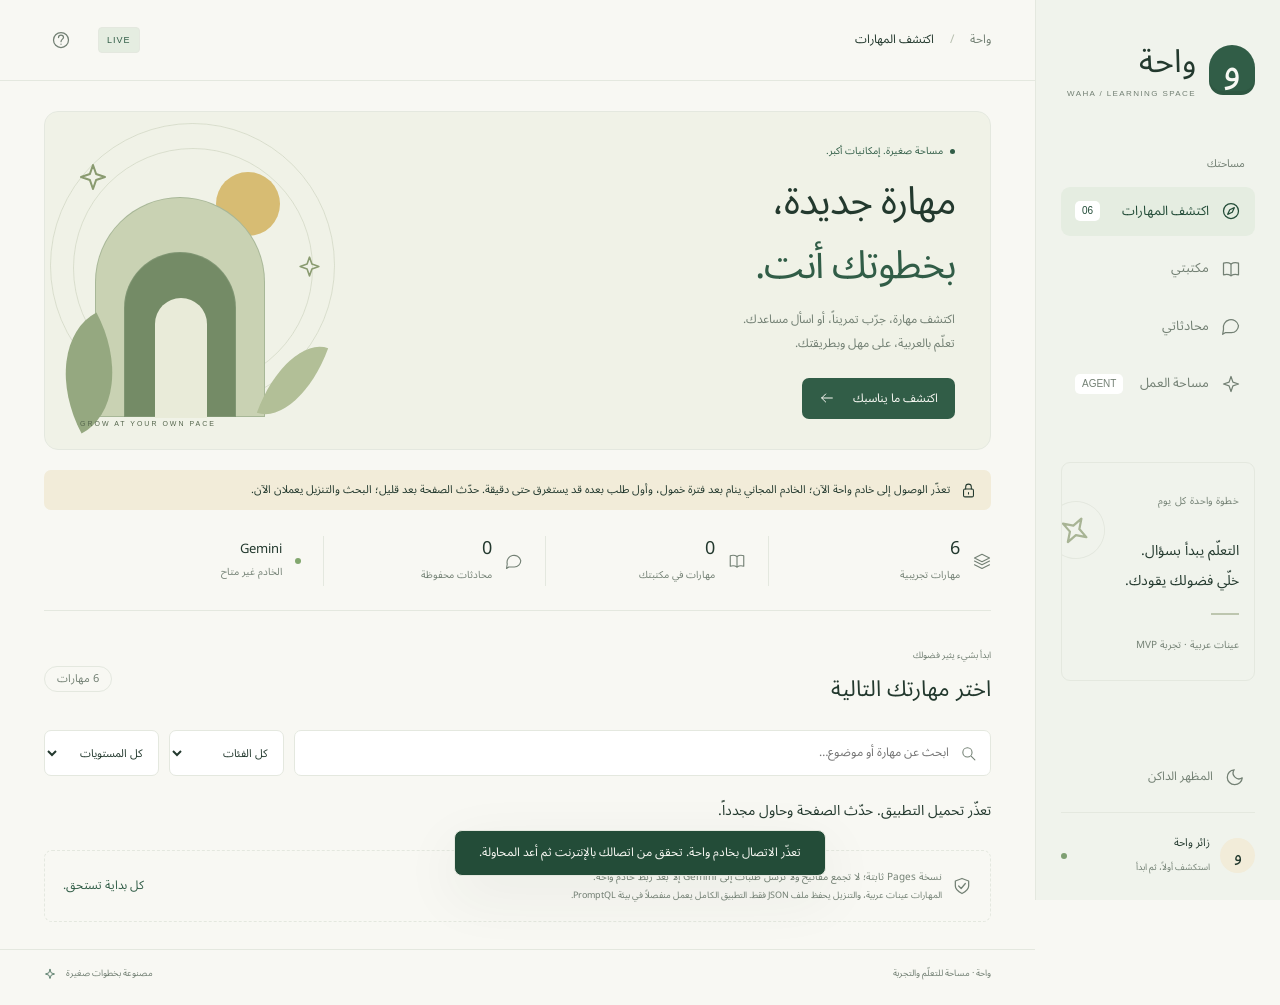
==== commit f1c870bf: "feat(ui): update docs UI with steps timeline, approval card, and artifact tabs Co-authored-by: arena" ====
--- a/docs/index.html
+++ b/docs/index.html
@@ -6,6 +6,9 @@
   <meta name="color-scheme" content="light dark">
   <title>واحة · مكتبة المهارات على GitHub Pages</title>
   <link rel="stylesheet" href="./assets/styles.css">
+  <script src="./assets/search.js" defer></script>
+  <script src="./assets/components.js" defer></script>
+  <script src="./assets/answer.js" defer></script>
   <script src="./assets/app.js" defer></script>
 </head>
 <body>
@@ -38,6 +41,7 @@
         <section id="catalog" class="catalog">
           <div class="section-heading"><div><div class="eyebrow small" id="catalog-kicker">ابدأ بشيء يثير فضولك</div><h2 id="catalog-title">اختر مهارتك التالية</h2></div><span class="count-label" id="results-count">6 مهارات</span></div>
           <div class="filters"><div class="search-field"><span data-icon="search"></span><input id="search" type="search" placeholder="ابحث عن مهارة أو موضوع…" aria-label="ابحث عن مهارة"></div><select id="category" aria-label="الفئة"><option value="">كل الفئات</option><option>كتابة</option><option>برمجة</option><option>إنتاجية</option><option>تصميم</option><option>بيانات</option></select><select id="difficulty" aria-label="المستوى"><option value="">كل المستويات</option><option>مبتدئ</option><option>متوسط</option></select></div>
+          <div class="rag-panel hidden" id="rag-panel" aria-live="polite" aria-label="نتائج الاسترجاع"></div>
           <div class="skill-grid" id="skill-grid" aria-live="polite"><div class="empty-state">جارٍ تحميل المهارات…</div></div>
         </section>
         <div class="bottom-note"><span data-icon="shield"></span><p>نسخة Pages ثابتة؛ لا تجمع مفاتيح ولا ترسل طلبات إلى Gemini إلا بعد ربط خادم واحة.<br><span>المهارات عينات عربية، والتنزيل يحفظ ملف JSON فقط. التطبيق الكامل يعمل منفصلاً في بيئة PromptQL.</span></p><span class="handwritten">كل بداية تستحق.</span></div>
@@ -50,8 +54,21 @@
         <div class="section-heading chats-heading"><div><div class="eyebrow small">من سؤال إلى نتيجة معلّمة</div><h1>مساحة العمل</h1><p>اكتب هدفك، تخطّط الواحة خطواتها، تستخدم الأدوات عند الحاجة، وتعرض الناتج خطوة بخطوة.</p></div><span class="count-label" id="agent-state-chip">…</span></div>
         <div id="agent-off" class="identity-banner hidden"></div>
         <div id="agent-demo-note" class="identity-banner hidden"><span data-icon="shield"></span><p>هذه إجابات تجريبية من وضع العرض في الخادم (<code>AGENT_FAKE=1</code>)؛ لا نموذج ولا اتصال خارجي.</p></div>
+        <details class="system-components" id="system-components">
+          <summary><span data-icon="layers"></span><span>مكوّنات النظام</span><span class="count-label" id="components-chip">…</span></summary>
+          <p class="components-intro">تقرأ هذه اللوحة ما ينشره الخادم فعلاً من <code>/health</code> و<code>/api/agent/config</code>. لا تُلوَّن بطاقة قبل أن يصل ردها، وما لم يُقرأ يُكتب «غير معروف».<button class="secondary tiny-btn" id="components-refresh" type="button">تحديث الحالة</button></p>
+          <div class="components-grid" id="components-grid" aria-live="polite"></div>
+          <p class="components-foot" id="components-foot"></p>
+        </details>
         <div class="agent-grid">
-          <div class="agent-main">
+          <div class="agent-main" id="agent-main-panel">
+            <div class="agent-mode-bar">
+              <span class="tiny-label">وضع العمل</span>
+              <div class="agent-mode-toggle" role="group" aria-label="تبديل وضع العمل">
+                <button class="mode-btn active" data-mode="agent" type="button"><span data-icon="spark"></span>وكيل المهام</button>
+                <button class="mode-btn" data-mode="chat" type="button"><span data-icon="message"></span>المحادثة المباشرة</button>
+              </div>
+            </div>
             <form id="agent-form" class="agent-composer">
               <label class="sr-only" for="agent-goal">هدفك</label>
               <textarea id="agent-goal" rows="3" maxlength="4000" placeholder="مثال: قارن بين تعلم بايثون و javascript لمدة شهرين، ثم أعطني جدولاً وخطة أسبوعية." required></textarea>
@@ -70,14 +87,50 @@
             <div id="agent-history" class="agent-history"></div>
             <div class="agent-tools-strip"><span class="tiny-label">الأدوات المتاحة الآن</span><div id="agent-tools-list"></div></div>
           </div>
-          <aside class="agent-side">
-            <div class="agent-card">
-              <h3>لوحة العرض</h3>
+          <aside class="agent-side" id="agent-side-panel">
+            <div class="agent-card" id="artifact-card">
+              <div class="artifact-card-head">
+                <h3>لوحة العرض</h3>
+                <div class="artifact-tabs" id="artifact-tabs" role="tablist">
+                  <button class="tab-btn active" data-tab="preview" type="button">معاينة</button>
+                  <button class="tab-btn" data-tab="code" type="button">الكود</button>
+                  <button class="tab-btn" data-tab="files" type="button">الملفات</button>
+                  <button class="tab-btn" data-tab="changes" type="button">التغييرات</button>
+                </div>
+              </div>
               <p class="agent-note">الملفات التي تنتجها المهمة تُعاين داخل إطار معزول؛ السكربت متوقف إلا لو شغّلته بنفسك.</p>
               <div id="agent-artifacts" class="agent-artifacts"></div>
-              <label id="artifact-run-row" class="agent-run-toggle"><input type="checkbox" id="artifact-run"> تشغيل السكربتات في هذه المعاينة</label>
-              <div class="agent-preview"><iframe id="artifact-frame" title="معاينة ناتج الواحة" sandbox=""></iframe></div>
-              <div class="agent-preview-actions"><span id="artifact-name" class="agent-file-name">لم تُختَر ملف</span><button id="artifact-download" class="secondary tiny-btn">تنزيل</button><button id="artifact-copy" class="secondary tiny-btn">نسخ</button></div>
+
+              <div id="tab-pane-preview" class="tab-pane active">
+                <label id="artifact-run-row" class="agent-run-toggle"><input type="checkbox" id="artifact-run"> تشغيل السكربتات في هذه المعاينة</label>
+                <div class="agent-preview"><iframe id="artifact-frame" title="معاينة ناتج الواحة" sandbox=""></iframe></div>
+              </div>
+
+              <div id="tab-pane-code" class="tab-pane hidden">
+                <div class="code-view-container">
+                  <div class="code-version-bar">
+                    <span id="artifact-version-tag" class="tiny-label">الإصدار: v1</span>
+                    <select id="artifact-version-select" class="tiny-select hidden" aria-label="اختر الإصدار"></select>
+                  </div>
+                  <pre id="artifact-code-view" class="code-box ltr" dir="ltr"><code>لم يُختر ملف بعد.</code></pre>
+                </div>
+              </div>
+
+              <div id="tab-pane-files" class="tab-pane hidden">
+                <ul id="artifact-files-list" class="artifact-files-list"></ul>
+              </div>
+
+              <div id="tab-pane-changes" class="tab-pane hidden">
+                <div id="artifact-changes-view" class="changes-view ltr" dir="ltr">
+                  <p class="agent-empty">لا تغييرات مسجلة.</p>
+                </div>
+              </div>
+
+              <div class="agent-preview-actions">
+                <span id="artifact-name" class="agent-file-name ltr" dir="ltr">لم تُختَر ملف</span>
+                <button id="artifact-download" class="secondary tiny-btn" type="button">تنزيل</button>
+                <button id="artifact-copy" class="secondary tiny-btn" type="button">نسخ</button>
+              </div>
             </div>
             <div class="agent-card">
               <h3>ذاكرة الواحة</h3>
@@ -87,6 +140,12 @@
             </div>
           </aside>
         </div>
+        <nav class="mobile-sheet-nav" id="mobile-sheet-nav" aria-label="تبويب الهاتف">
+          <button class="sheet-tab active" data-sheet="tasks" type="button"><span data-icon="spark"></span>المهام</button>
+          <button class="sheet-tab" data-sheet="steps" type="button"><span data-icon="compass"></span>الخطوات</button>
+          <button class="sheet-tab" data-sheet="files" type="button"><span data-icon="book"></span>الملفات</button>
+          <button class="sheet-tab" data-sheet="artifact" type="button"><span data-icon="layers"></span>المعاينة</button>
+        </nav>
         <div class="bottom-note"><span data-icon="shield"></span><p>لا يشغّل خادم الواحة كوداً ولا يفتح ملفات على جهازك، ولا يتصل بمواقع خارجية إلا بعد موافقتك في كل مرة.<br><span>الأدوات شبكة محدودة ومفتوحة المصدر؛ لا تعتبرها بديلاً من بيئة تنفيذ حقيقية.</span></p></div>
       </section>
       <section id="conversation-view" class="hidden">
--- a/docs/assets/styles.css
+++ b/docs/assets/styles.css
@@ -88,3 +88,131 @@
 .memory-form select{border:1px solid var(--line);background:var(--bg);border-radius:12px;padding:9px;font:inherit;font-size:10.5px;color:var(--ink)}
 .memory-form button{font-size:10px;padding:8px 11px}
 @media(max-width:1080px){.agent-grid{grid-template-columns:1fr}}
+.rag-panel{background:var(--surface);border:1px solid var(--line);border-radius:14px;padding:12px 15px;margin:0 0 18px}
+.rag-head{display:flex;flex-wrap:wrap;align-items:center;gap:9px}
+.rag-badge{display:inline-flex;align-items:center;gap:6px;font-size:9.5px;padding:3px 9px;border-radius:999px;border:1px solid var(--line);color:var(--muted)}
+.rag-badge .icon{width:13px;height:13px}
+.rag-local{background:var(--green-soft);color:var(--green-strong);border-color:#a5b99c}
+.rag-fallback{background:var(--sand);color:var(--ink)}
+.rag-note,.rag-meta{font-size:9.5px;color:var(--muted);line-height:1.7}
+.rag-hits{display:grid;gap:8px;margin-top:11px}
+.rag-hit{background:var(--bg);border:1px solid var(--line);border-radius:12px;padding:11px 13px}
+.rag-hit-top{display:flex;align-items:center;justify-content:space-between;gap:8px}
+.rag-hit-top strong{font-size:12.5px;font-weight:500}
+.rag-score{font-family:ui-monospace,monospace;font-size:9.5px;color:var(--muted)}
+.rag-hit p{font-size:11px;color:var(--muted);line-height:1.9;margin-top:5px;unicode-bidi:plaintext}
+.rag-hit-foot{display:flex;align-items:center;flex-wrap:wrap;gap:8px;margin-top:8px}
+.rag-cite{font-family:ui-monospace,monospace;font-size:9.5px;background:var(--green-soft);border-radius:4px;padding:2px 7px;color:var(--green-strong)}
+.rag-cite-none{background:var(--bg);color:var(--muted);border:1px dashed var(--line)}
+.rag-section{font-size:9px;color:var(--muted)}
+.rag-open{margin-inline-start:auto;display:inline-flex;align-items:center;gap:6px;font-size:9.5px;padding:5px 9px;border:1px solid var(--line);border-radius:7px;background:var(--surface);color:var(--ink)}
+.rag-open .icon{width:13px;height:13px}
+@media(max-width:640px){.rag-open{margin-inline-start:0}}
+
+.system-components{margin:14px 0 4px;border:1px solid var(--line);border-radius:20px;background:var(--surface);padding:12px 16px}
+.system-components summary{display:flex;align-items:center;gap:9px;cursor:pointer;font-size:13px;font-weight:600;list-style:none}
+.system-components summary::-webkit-details-marker{display:none}
+.system-components summary .icon{width:17px;height:17px;color:var(--green)}
+.system-components summary .count-label{margin-inline-start:auto;font-weight:500}
+.components-intro{color:var(--muted);font-size:10.5px;line-height:1.9;margin-top:9px;display:flex;align-items:center;gap:9px;flex-wrap:wrap}
+.components-intro code{font-family:ui-monospace,monospace;font-size:10px;background:var(--bg);border-radius:4px;padding:1px 5px}
+.components-intro .tiny-btn{margin-inline-start:auto;font-size:10px;padding:4px 9px}
+.components-grid{display:grid;grid-template-columns:repeat(3,minmax(0,1fr));gap:10px;margin-top:12px}
+.component-card{background:var(--bg);border:1px solid var(--line);border-radius:14px;padding:11px 13px}
+.component-card.ready{border-color:var(--green-soft);background:var(--green-soft)}
+.component-card.warn{background:var(--sand);border-color:transparent}
+.component-card.off{background:var(--bg);border-style:dashed}
+.component-card.unknown{opacity:.72}
+.component-head{display:flex;align-items:center;gap:8px}
+.component-head strong{font-size:12px;font-weight:600;flex:1}
+.component-status{font-size:9px;padding:3px 8px;border-radius:999px;border:1px solid var(--line);background:var(--surface);color:var(--muted);white-space:nowrap}
+.component-status.ready{background:var(--green);border-color:transparent;color:var(--bg)}
+.component-status.warn{background:var(--sand);border-color:var(--line);color:var(--ink)}
+.component-status.off{background:transparent;color:var(--muted)}
+.component-status.unknown{background:transparent;border-style:dashed;color:var(--muted)}
+.component-role{font-size:9.5px;color:var(--muted);margin-top:3px}
+.component-detail{font-size:10.5px;line-height:1.85;margin-top:7px;unicode-bidi:plaintext}
+.components-foot{font-size:10px;color:var(--muted);line-height:1.9;margin-top:10px}
+@media(max-width:1150px){.components-grid{grid-template-columns:repeat(2,minmax(0,1fr))}}
+@media(max-width:640px){.components-grid{grid-template-columns:1fr}.system-components{padding:11px 12px}}
+.message-content.typing{cursor:pointer;min-height:1.8em}
+.message-content.typing::after{content:'';display:inline-block;width:8px;height:1.1em;margin-inline-start:3px;vertical-align:-2px;background:var(--green);border-radius:2px;animation:caret 1s steps(2) infinite}
+@keyframes caret{50%{opacity:0}}
+.message-sources{margin-top:10px}
+.source-head{font-size:9.5px;color:var(--muted);margin:0 0 8px;line-height:1.8}
+.source-cards{display:grid;gap:8px}
+.source-card{background:var(--bg);border:1px solid var(--line);border-radius:12px;padding:10px 12px}
+.source-card strong{font-size:12px;font-weight:500}
+.source-card p{font-size:11px;color:var(--muted);line-height:1.9;margin-top:4px;unicode-bidi:plaintext}
+.source-foot{display:flex;align-items:center;flex-wrap:wrap;gap:8px;margin-top:8px}
+.source-cite{font-family:ui-monospace,monospace;font-size:9.5px;background:var(--green-soft);border-radius:4px;padding:2px 7px;color:var(--green-strong)}
+.source-section{font-size:9px;color:var(--muted)}
+.source-open{margin-inline-start:auto;font-size:9.5px;padding:5px 9px;border:1px solid var(--line);border-radius:7px;background:var(--surface);color:var(--ink)}
+.source-empty{font-size:10px;color:var(--muted);margin:10px 0 0;line-height:1.8}
+@media(max-width:640px){.source-open{margin-inline-start:0}}
+
+/* --- Agent UI Extensions (Approvals, Artifact Tabs, Mobile Sheets, LTR) --- */
+.ltr, pre.ltr, code.ltr, input.ltr, select.ltr, .agent-file-name.ltr {
+  direction: ltr !important;
+  text-align: left !important;
+  unicode-bidi: embed !important;
+  font-family: ui-monospace, SFMono-Regular, Menlo, Monaco, Consolas, monospace;
+}
+
+.agent-mode-bar{display:flex;align-items:center;justify-content:space-between;gap:8px;margin-bottom:12px}
+.agent-mode-toggle{display:inline-flex;background:var(--surface);border:1px solid var(--line);border-radius:10px;padding:3px;gap:4px}
+.mode-btn{display:inline-flex;align-items:center;gap:6px;padding:6px 12px;border:none;background:transparent;border-radius:7px;font-size:11.5px;color:var(--muted);cursor:pointer;font-weight:500}
+.mode-btn .icon{width:14px;height:14px}
+.mode-btn.active{background:var(--bg);color:var(--ink);box-shadow:0 1px 3px rgba(0,0,0,0.06);font-weight:600}
+
+.artifact-card-head{display:flex;align-items:center;justify-content:space-between;flex-wrap:wrap;gap:8px;margin-bottom:8px}
+.artifact-card-head h3{margin:0}
+.artifact-tabs{display:inline-flex;background:var(--surface);border:1px solid var(--line);border-radius:8px;padding:2px;gap:2px}
+.tab-btn{padding:4px 10px;border:none;background:transparent;border-radius:6px;font-size:11px;color:var(--muted);cursor:pointer}
+.tab-btn.active{background:var(--bg);color:var(--ink);font-weight:600;box-shadow:0 1px 2px rgba(0,0,0,0.05)}
+
+.tab-pane{margin-top:10px}
+.code-view-container{background:var(--bg);border:1px solid var(--line);border-radius:10px;overflow:hidden}
+.code-version-bar{display:flex;align-items:center;justify-content:space-between;padding:6px 10px;border-bottom:1px solid var(--line);background:var(--surface)}
+.tiny-select{font-size:10px;padding:2px 6px;border-radius:4px;border:1px solid var(--line);background:var(--bg);color:var(--ink)}
+.code-box{margin:0;padding:12px;font-size:11px;line-height:1.6;overflow-x:auto;max-height:280px;background:var(--bg);direction:ltr;text-align:left}
+.code-box code{font-family:ui-monospace,monospace}
+
+.artifact-files-list{list-style:none;padding:0;margin:0;display:grid;gap:6px}
+.file-item{display:flex;align-items:center;gap:10px;padding:8px 10px;border:1px solid var(--line);border-radius:8px;background:var(--bg)}
+.file-item.active{border-color:var(--green);background:var(--green-soft)}
+.file-info{flex:1;min-width:0}
+.file-info strong{display:block;font-size:11.5px;white-space:nowrap;overflow:hidden;text-overflow:ellipsis}
+.file-info small{font-size:9.5px;color:var(--muted)}
+
+.changes-view{background:var(--bg);border:1px solid var(--line);border-radius:10px;padding:10px;max-height:260px;overflow-y:auto}
+.version-history{display:grid;gap:6px}
+.version-row{display:flex;align-items:center;gap:8px;padding:6px 8px;border-bottom:1px solid var(--line);font-size:10.5px}
+.version-row:last-child{border-bottom:none}
+.version-badge{font-size:9.5px;padding:2px 6px;border-radius:4px;background:var(--surface);border:1px solid var(--line);font-weight:600}
+.version-author{color:var(--muted)}
+.version-date{margin-inline-start:auto;font-size:9.5px;color:var(--muted)}
+.version-size{font-size:9.5px;color:var(--muted)}
+
+.agent-approval{background:var(--surface);border:1px solid var(--line);border-radius:12px;padding:12px;margin-bottom:10px}
+.approval-header{display:flex;align-items:center;gap:8px;margin-bottom:6px}
+.badge-external{background:#fff3cd;color:#856404;border:1px solid #ffeeba;border-radius:999px;padding:2px 8px;font-size:9px;font-weight:600}
+.badge-warn{background:var(--sand);color:var(--ink);border:1px solid var(--line);border-radius:999px;padding:2px 8px;font-size:9px;font-weight:600}
+.approval-body{font-size:11px;color:var(--ink);line-height:1.7}
+.approval-body p{margin:2px 0}
+.approval-args pre{margin:4px 0;padding:6px 8px;background:var(--bg);border-radius:6px;font-size:10px;max-height:120px;overflow-x:auto;direction:ltr;text-align:left}
+.approval-body small{display:block;color:var(--muted);font-size:9.5px;margin-top:6px}
+.agent-approval-actions{display:flex;align-items:center;gap:6px;flex-wrap:wrap;margin-top:10px}
+.alt-btn{background:var(--surface);border:1px solid var(--line);color:var(--ink)}
+.danger-btn{background:transparent;border:1px solid #e07a5f;color:#e07a5f}
+
+.mobile-sheet-nav{display:none;position:sticky;bottom:0;background:var(--surface);border-top:1px solid var(--line);padding:6px 12px;gap:8px;justify-content:space-around;z-index:10}
+.sheet-tab{display:inline-flex;flex-direction:column;align-items:center;gap:2px;padding:4px 12px;border:none;background:transparent;font-size:10px;color:var(--muted);cursor:pointer}
+.sheet-tab .icon{width:16px;height:16px}
+.sheet-tab.active{color:var(--green);font-weight:600}
+
+@media(max-width:768px){
+  .mobile-sheet-nav{display:flex}
+  .agent-grid{display:flex;flex-direction:column}
+  .agent-main.sheet-hidden, .agent-side.sheet-hidden{display:none}
+}
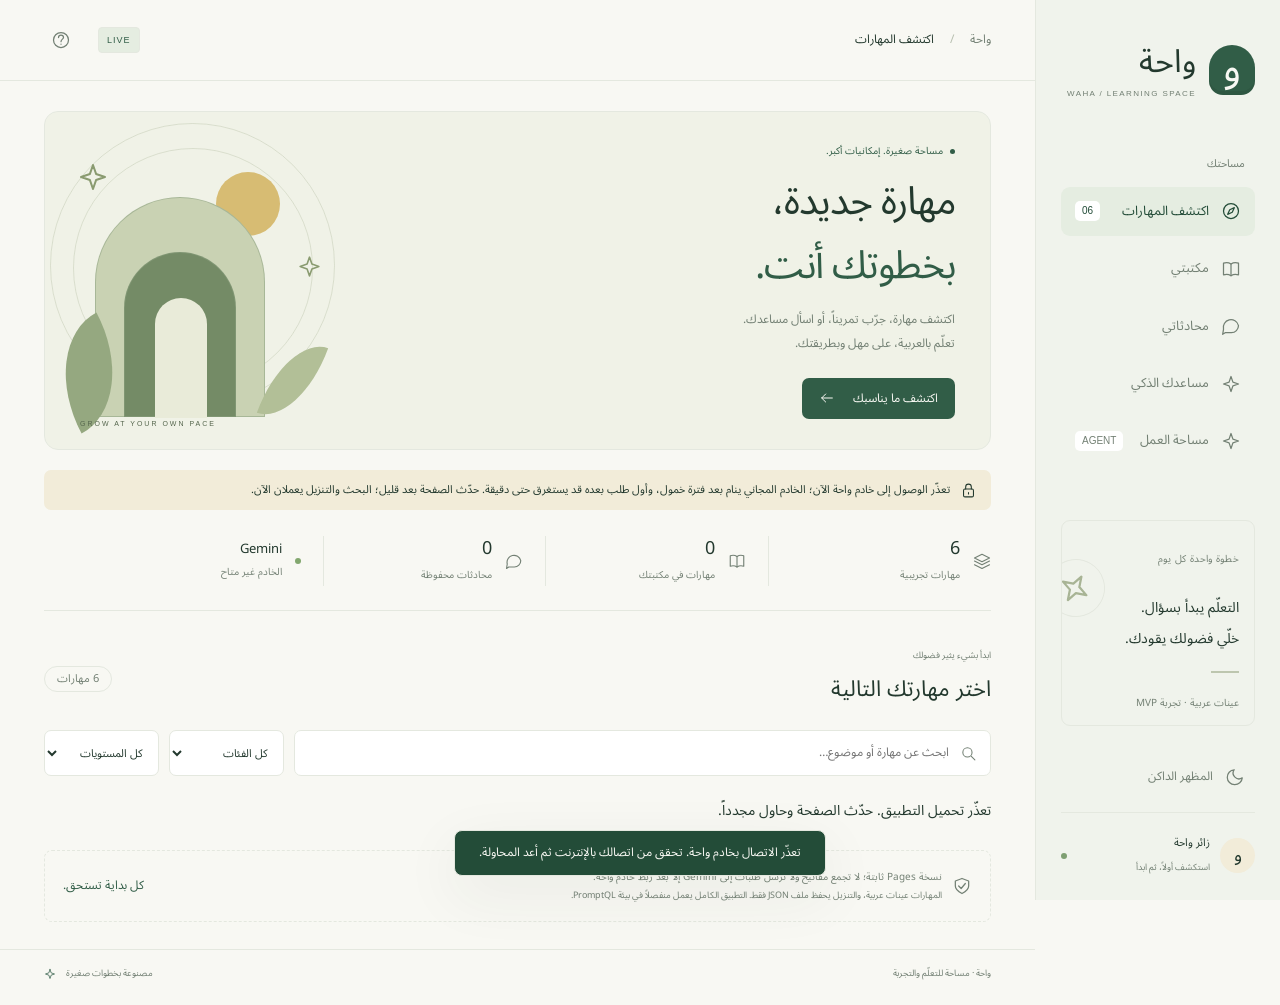
==== commit b360154e: "feat: add general AI assistant chat Co-authored-by: arena-agent <297053741+arena-agent@users.noreply" ====
--- a/docs/index.html
+++ b/docs/index.html
@@ -20,6 +20,7 @@
       <button class="nav-item active" data-view="discover"><span data-icon="compass"></span>اكتشف المهارات<span class="nav-count">06</span></button>
       <button class="nav-item" data-view="library"><span data-icon="book"></span>مكتبتي</button>
       <button class="nav-item" data-view="chats"><span data-icon="message"></span>محادثاتي</button>
+      <button class="nav-item" data-view="assistant"><span data-icon="spark"></span>مساعدك الذكي</button>
       <button class="nav-item" data-view="workspace"><span data-icon="spark"></span>مساحة العمل<span class="nav-count">AGENT</span></button>
     </nav>
     <div class="side-note"><span class="tiny-label">خطوة واحدة كل يوم</span><div class="little-orbit" aria-hidden="true"><span data-icon="spark"></span></div><p>التعلّم يبدأ بسؤال.<br>خلّي فضولك يقودك.</p><span class="small-rule"></span><small>عينات عربية · تجربة MVP</small></div>
@@ -49,6 +50,17 @@
       <section id="chats-view" class="hidden">
         <div class="section-heading chats-heading"><div><div class="eyebrow small">مساحة للعودة إلى أفكارك</div><h1>محادثاتي</h1><p>تُحفظ تلقائياً. اختر محادثة لتكمل من حيث توقفت.</p></div></div>
         <div class="chats-grid" id="chats-list"></div>
+      </section>
+      <section id="assistant-view" class="hidden">
+        <div class="section-heading chats-heading"><div><div class="eyebrow small">اسأل، اكتب، خطّط، وتعلّم</div><h1>محادثة مع مساعدك الذكي</h1><p>محادثة عامة داخل واحة. المساعد لا يصل إلى جهازك أو ملفاتك ولا ينفّذ إجراءات نيابةً عنك.</p></div></div>
+        <div class="assistant-start-card">
+          <div class="assistant-start-copy"><span class="skill-icon mint"><span data-icon="spark"></span></span><div><strong>ابدأ محادثة جديدة</strong><p>اسأل عن أي موضوع. تحفظ المحادثة في حسابك عند ربط خادم واحة.</p></div></div>
+          <div class="assistant-controls"><label class="assistant-provider-label" for="assistant-provider-choice">الموفّر</label><select id="assistant-provider-choice" aria-label="موفّر المساعد الذكي"><option value="gemini">Gemini</option></select><button id="start-assistant-chat" class="primary" type="button" disabled>محادثة جديدة<span data-icon="arrow"></span></button></div>
+        </div>
+        <div id="assistant-error" class="inline-error hidden" role="alert"></div>
+        <div class="section-heading assistant-history-heading"><div><div class="eyebrow small">مساحة للعودة إلى أفكارك</div><h2>محادثات المساعد</h2></div></div>
+        <div class="chats-grid" id="assistant-chats-list" aria-live="polite"></div>
+        <p class="ai-disclaimer">تُرسل رسائلك وسياق المحادثة إلى Gemini لإنشاء الرد. قد تخطئ الإجابات؛ لا تشارك كلمات مرور أو مفاتيح API.</p>
       </section>
       <section id="workspace-view" class="hidden">
         <div class="section-heading chats-heading"><div><div class="eyebrow small">من سؤال إلى نتيجة معلّمة</div><h1>مساحة العمل</h1><p>اكتب هدفك، تخطّط الواحة خطواتها، تستخدم الأدوات عند الحاجة، وتعرض الناتج خطوة بخطوة.</p></div><span class="count-label" id="agent-state-chip">…</span></div>
@@ -160,7 +172,7 @@
   </main>
 </div>
 <dialog id="skill-dialog"><div class="dialog-header"><span class="tiny-label">مساحتك للتعلّم</span><button class="icon-button close-dialog" aria-label="إغلاق"><span data-icon="close"></span></button></div><div id="skill-detail"></div><div class="dialog-actions"><button id="install-skill" class="secondary"><span data-icon="plus"></span>أضف لمكتبتي</button><button id="download-skill" class="secondary"><span data-icon="download"></span>تنزيل JSON</button></div><h3 class="mode-title">كيف تحب تبدأ؟</h3><div class="mode-options"><label><input type="radio" name="mode" value="guided" checked><span data-icon="book"></span><strong>شرح موجه</strong><small>فكرة، مثال، وخطوات</small></label><label><input type="radio" name="mode" value="exercise"><span data-icon="pen"></span><strong>تمرين</strong><small>جرّب بنفسك</small></label><label><input type="radio" name="mode" value="quiz"><span data-icon="spark"></span><strong>اختبار</strong><small>اختبر فهمك</small></label></div><div id="dialog-error" class="inline-error hidden" role="alert"></div><button id="start-session" class="primary full">ابدأ جلسة تعلّم<span data-icon="arrow"></span></button><p class="dialog-footnote">يُنشئ محادثة محفوظة ويضيف المهارة إلى مكتبتك. لا يبدأ طلب AI حتى ترسل رسالتك.</p></dialog>
-<dialog id="help-dialog"><div class="dialog-header"><h2>أهلاً بك في واحة</h2><button class="icon-button close-dialog" aria-label="إغلاق"><span data-icon="close"></span></button></div><ol class="help-steps"><li><strong>اكتشف مهارة</strong><p>ابحث أو فلتر حسب الفئة والمستوى. المهارات الست عينات للتجربة.</p></li><li><strong>حمّل بيانات المهارة</strong><p>تنزيل JSON يعمل دون تسجيل. أزرار الحفظ والتعلّم غير مُفعّلة في نسخة Pages.</p></li><li><strong>استخدم التطبيق الكامل</strong><p>خادم واحة المستقل يدعم المحادثات الخاصة والحفظ وGemini ومساحة عمل الوكيل؛ Pages نفسها لا تستضيف Python أو SQLite.</p></li></ol><div class="help-notice">تطبيق مستقل عن صفحة مراجعة الوثيقة؛ لا يقرأ Google Docs ولا يعدّلها. لا يشغّل الكود أو يحمّل إضافات تنفيذية. تنزيل المهارة يعني تنزيل بياناتها وقالب توجيهها فقط.</div><button class="primary full close-dialog">جاهز، لنبدأ</button></dialog>
+<dialog id="help-dialog"><div class="dialog-header"><h2>أهلاً بك في واحة</h2><button class="icon-button close-dialog" aria-label="إغلاق"><span data-icon="close"></span></button></div><ol class="help-steps"><li><strong>اكتشف مهارة</strong><p>ابحث أو فلتر حسب الفئة والمستوى. المهارات الست عينات للتجربة.</p></li><li><strong>حمّل بيانات المهارة</strong><p>تنزيل JSON يعمل دون تسجيل. أزرار الحفظ والتعلّم غير مُفعّلة في نسخة Pages.</p></li><li><strong>اسأل مساعدك الذكي</strong><p>من القائمة الجانبية ابدأ محادثة عامة تحفظ على خادم واحة المتصل؛ لا يصل المساعد إلى جهازك أو ملفاتك.</p></li><li><strong>استخدم التطبيق الكامل</strong><p>خادم واحة المستقل يدعم المحادثات الخاصة والحفظ وGemini ومساحة عمل الوكيل؛ Pages نفسها لا تستضيف Python أو SQLite.</p></li></ol><div class="help-notice">تطبيق مستقل عن صفحة مراجعة الوثيقة؛ لا يقرأ Google Docs ولا يعدّلها. لا يشغّل الكود أو يحمّل إضافات تنفيذية. تنزيل المهارة يعني تنزيل بياناتها وقالب توجيهها فقط.</div><button class="primary full close-dialog">جاهز، لنبدأ</button></dialog>
 <div class="toast hidden" id="toast" role="status"></div>
 </body>
 </html>
--- a/docs/assets/styles.css
+++ b/docs/assets/styles.css
@@ -216,3 +216,16 @@
   .agent-grid{display:flex;flex-direction:column}
   .agent-main.sheet-hidden, .agent-side.sheet-hidden{display:none}
 }
+
+.assistant-start-card{display:flex;align-items:center;justify-content:space-between;gap:20px;background:var(--surface);border:1px solid var(--line);border-radius:12px;padding:20px;margin:0 0 18px;box-shadow:var(--shadow)}
+.assistant-start-copy{display:flex;align-items:center;gap:14px;min-width:0}
+.assistant-start-copy .skill-icon{flex-shrink:0}
+.assistant-start-copy strong{display:block;font-size:14px;font-weight:600}
+.assistant-start-copy p{font-size:11px;color:var(--muted);line-height:1.8;margin-top:4px}
+.assistant-controls{display:flex;align-items:center;gap:9px;flex-wrap:wrap}
+.assistant-provider-label{font-size:11px;color:var(--muted)}
+.assistant-controls select{min-width:155px;padding:9px 11px;background:var(--surface);color:var(--ink);border:1px solid var(--line);border-radius:7px;font:inherit;font-size:11px}
+.assistant-controls .primary{white-space:nowrap}
+.assistant-history-heading{margin:27px 0 14px}
+@media(max-width:900px){.assistant-start-card{align-items:flex-start;flex-direction:column}}
+@media(max-width:640px){.assistant-start-card{padding:15px;gap:15px}.assistant-controls{display:grid;grid-template-columns:1fr;width:100%}.assistant-controls select,.assistant-controls .primary{width:100%}.assistant-start-copy strong{font-size:12px}.assistant-start-copy p{font-size:10px}.assistant-history-heading{margin-top:22px}.sidebar nav{overflow-x:auto;justify-content:flex-start;scrollbar-width:none}.sidebar nav::-webkit-scrollbar{display:none}.nav-item{flex:0 0 auto;min-width:max-content}}
